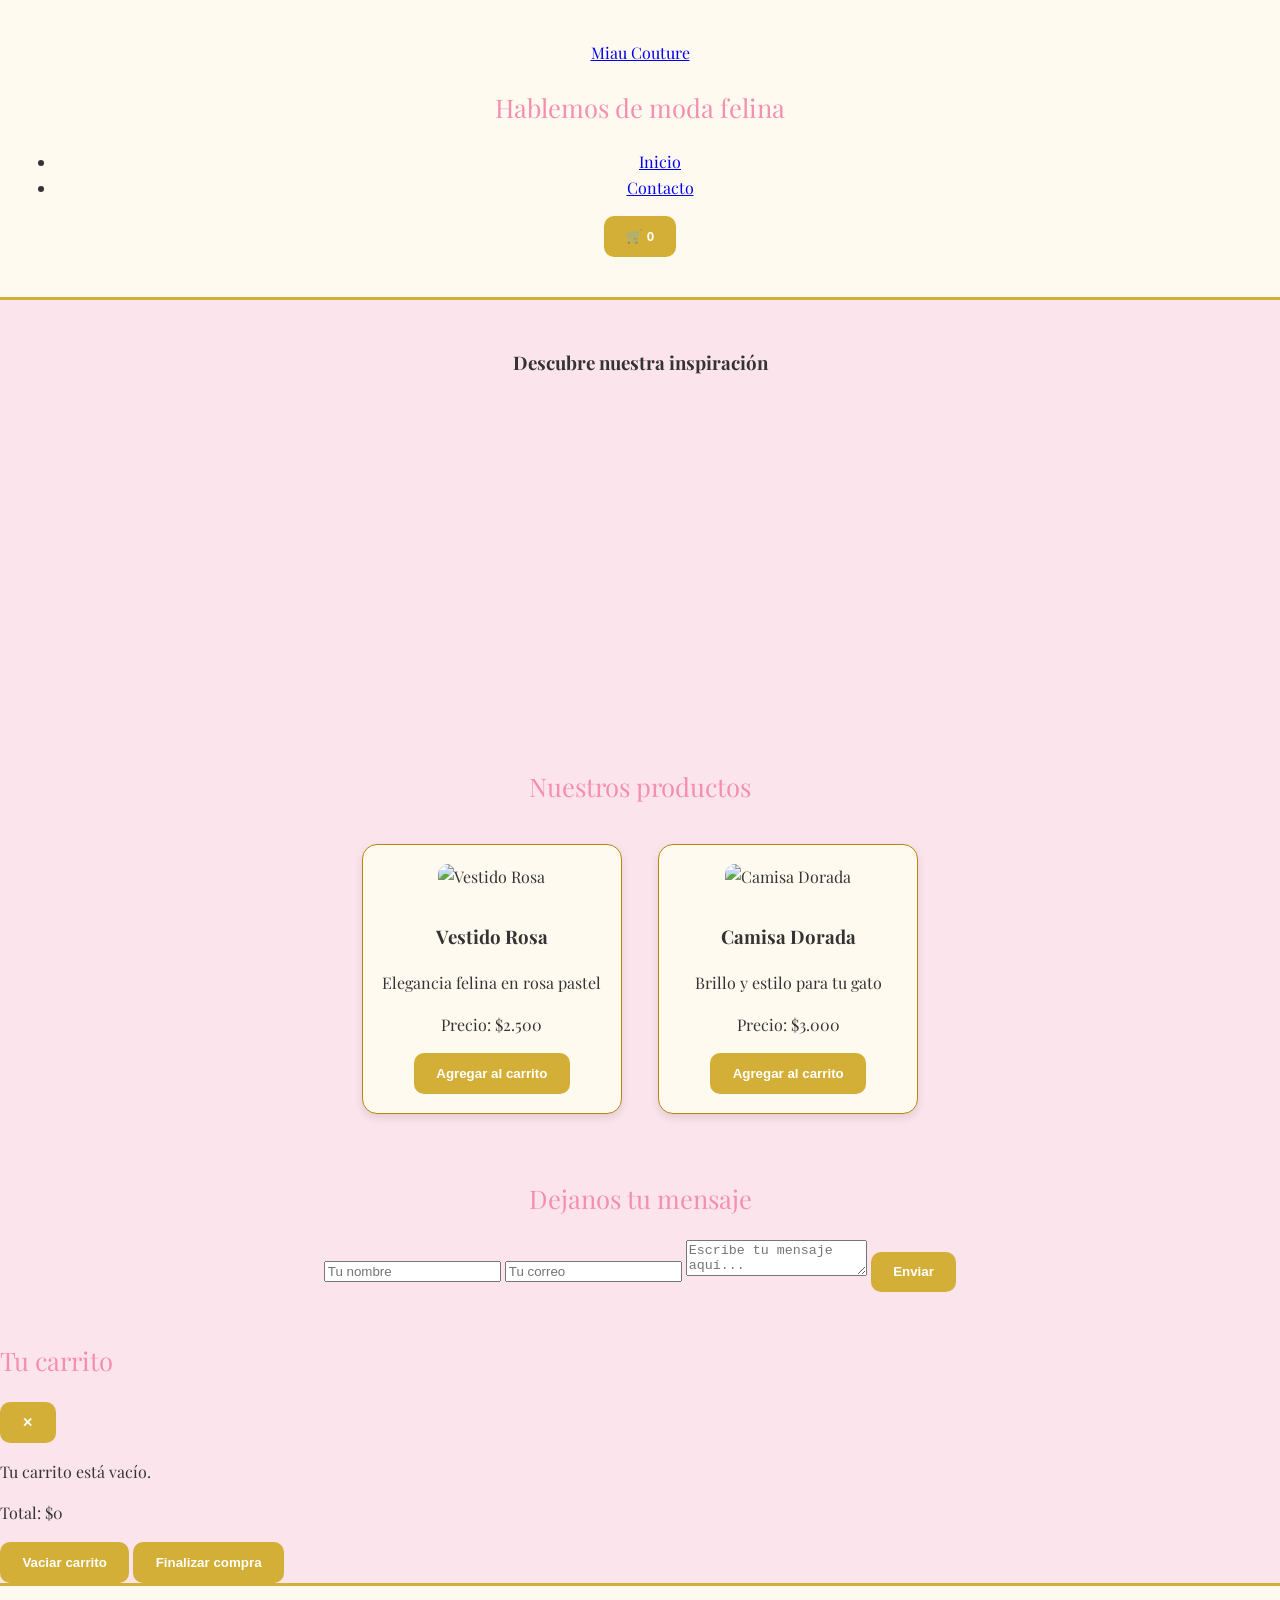
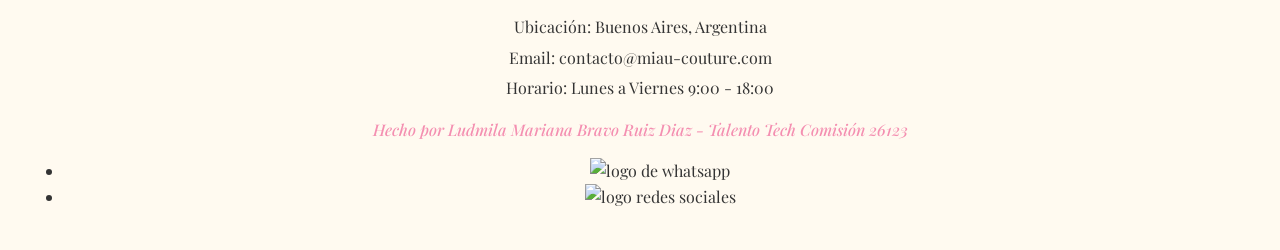
==== index.html @ 76ba20a5 "Agrego carrito de compras con fetch API y localStorage" ====
<!doctype html>
<html lang="es">
  <head>
    <meta charset="UTF-8" />
    <meta name="viewport" content="width=device-width, initial-scale=1.0" />

    <!-- SEO básico -->
    <meta name="description" content="Miau Couture: la tienda de moda felina más exclusiva de Buenos Aires. Ropa y accesorios para gatos, con catálogo online y carrito de compras." />
    <meta name="keywords" content="moda felina, ropa para gatos, accesorios para gatos, Miau Couture" />
    <meta name="author" content="Ludmila Mariana Bravo Ruiz Diaz" />

    <title>Miau Couture</title>
    <link href="https://fonts.googleapis.com/css2?family=Playfair+Display:wght@400;700&family=Poppins:wght@400;600&display=swap" rel="stylesheet" />
    <link rel="stylesheet" href="./css/styles.css" />
  </head>
  <body>
    <!-- Header -->
    <header>
      <div class="div-logo">
        <a class="logo" href="./index.html">Miau Couture</a>
      </div>
      <h2 class="subtitulo">Hablemos de moda felina</h2>
      <nav class="header-nav">
        <ul>
          <li><a href="./index.html">Inicio</a></li>
          <li><a href="./paginas/contacto.html">Contacto</a></li>
        </ul>
      </nav>
      <button id="btn-abrir-carrito" class="btn-carrito" aria-label="Abrir carrito de compras">
        🛒 <span id="carrito-contador">0</span>
      </button>
    </header>

    <!-- Main -->
    <main>
      <!-- Video -->
      <section class="video">
        <h3>Descubre nuestra inspiración</h3>
        <iframe width="560" height="315" src="https://www.youtube.com/embed/VIDEO_ID" title="Video de moda felina" frameborder="0" allowfullscreen></iframe>
      </section>

      <!-- Productos: las tarjetas se generan dinámicamente desde js/script.js (fetch a data/productos.json) -->
      <section class="productos">
        <h2 class="titulo-productos">Nuestros productos</h2>
        <div class="contenedor-tarjetas">
          <p class="cargando">Cargando productos...</p>
        </div>
      </section>

      <!-- Formulario de contacto -->
      <section class="contacto">
        <h2>Dejanos tu mensaje</h2>
        <form>
          <input type="text" placeholder="Tu nombre" required />
          <input type="email" placeholder="Tu correo" required />
          <textarea placeholder="Escribe tu mensaje aquí..." required></textarea>
          <button type="submit">Enviar</button>
        </form>
      </section>
    </main>

    <!-- Panel lateral del carrito -->
    <aside id="panel-carrito" class="panel-carrito" aria-label="Carrito de compras">
      <div class="panel-carrito-header">
        <h2>Tu carrito</h2>
        <button id="btn-cerrar-carrito" aria-label="Cerrar carrito">✕</button>
      </div>
      <div id="lista-carrito" class="lista-carrito"></div>
      <div class="panel-carrito-footer">
        <p>Total: <span id="carrito-total">$0</span></p>
        <button id="btn-vaciar-carrito" class="btn-secundario">Vaciar carrito</button>
        <button id="btn-finalizar-compra">Finalizar compra</button>
      </div>
    </aside>

    <!-- Footer -->
    <footer>
      <p>Ubicación: Buenos Aires, Argentina</p>
      <p>Email: contacto@miau-couture.com</p>
      <p>Horario: Lunes a Viernes 9:00 - 18:00</p>
      <p class="firma">Hecho por Ludmila Mariana Bravo Ruiz Diaz - Talento Tech Comisión 26123</p>
      <nav>
        <ul class="footer-list">
          <li><img src="./imagen/whatsapp.png" alt="logo de whatsapp" /></li>
          <li><img src="./imagen/social.png" alt="logo redes sociales" /></li>
        </ul>
      </nav>
    </footer>

    <script src="./js/script.js"></script>
  </body>
</html>
---- css/styles.css ----
/* /css/style.css */
body {
  font-family: "Playfair Display", serif;
  background-color: #fce4ec;
  color: #333;
  margin: 0;
  padding: 0;
  line-height: 1.6;
}

/* Encabezado */
header {
  text-align: center;
  padding: 2.5rem 1rem;
  background-color: #fffaf0;
  border-bottom: 3px solid #d4af37;
}

h1 {
  color: #d4af37;
  font-size: 3rem;
  margin-bottom: 0.5rem;
}

h2 {
  color: #f48fb1;
  font-size: 1.6rem;
  font-weight: 400;
}

/* Secciones principales */
.video, .productos, .contacto {
  text-align: center;
  margin: 3rem auto;
  max-width: 900px;
}

/* Tarjetas de productos */
.card {
  display: inline-block;
  background: #fffaf0;
  border: 1.5px solid #b8860b;
  border-radius: 15px;
  padding: 1.2rem;
  margin: 1rem;
  width: 220px;
  box-shadow: 0 4px 8px rgba(0,0,0,0.1);
  transition: transform 0.3s ease;
}

.card:hover {
  transform: translateY(-5px);
}

.card img {
  width: 100%;
  border-radius: 10px;
  margin-bottom: 0.8rem;
}

/* Botones */
button {
  background-color: #d4af37;
  color: #fff;
  border: none;
  padding: 0.8rem 1.4rem;
  border-radius: 10px;
  font-weight: bold;
  cursor: pointer;
  transition: background-color 0.3s ease;
}

button:hover {
  background-color: #b8860b;
}

/* Footer */
footer {
  background-color: #fffaf0;
  text-align: center;
  padding: 1.5rem;
  border-top: 3px solid #d4af37;
}

footer p {
  margin: 0.3rem 0;
}

.firma {
  margin-top: 1rem;
  font-style: italic;
  color: #f48fb1;
  font-weight: 500;
}

/* Responsive */
@media (max-width: 600px) {
  .card {
    width: 90%;
  }

  iframe {
    width: 100%;
    height: auto;
  }
}
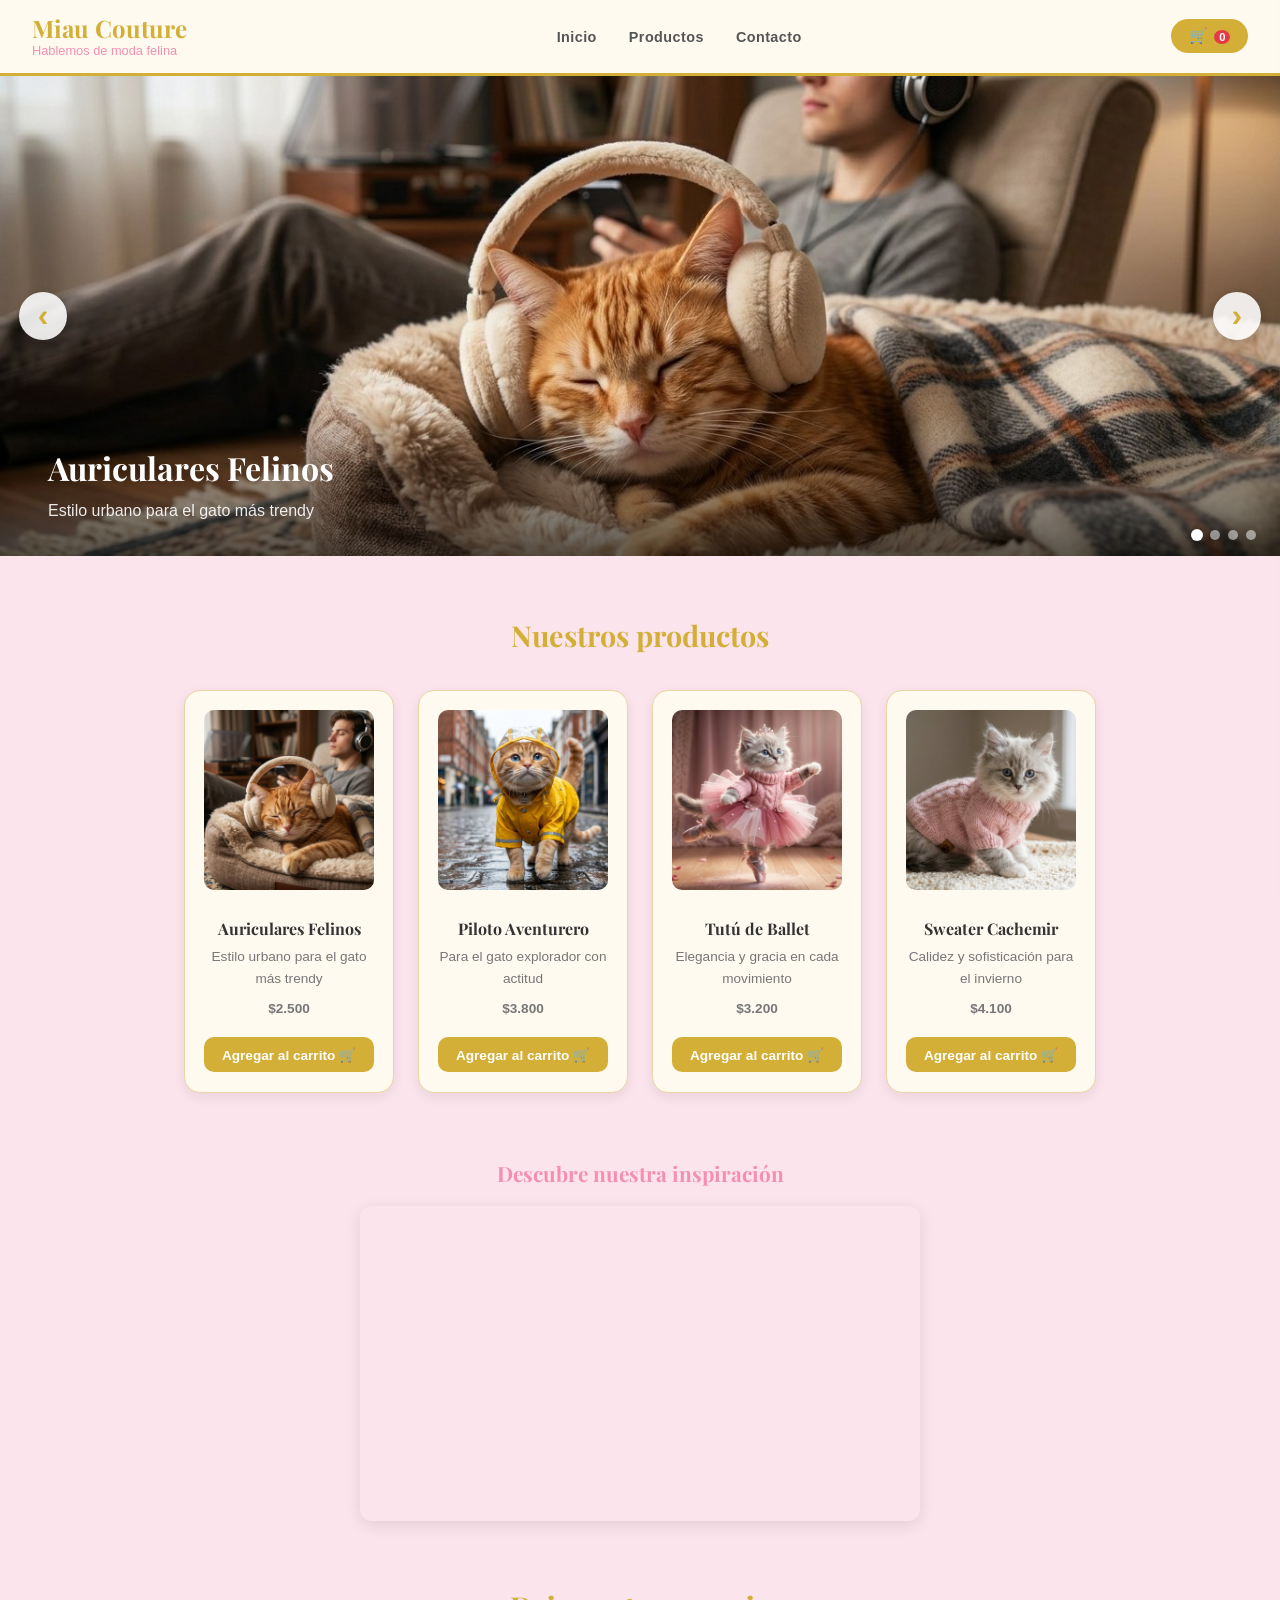
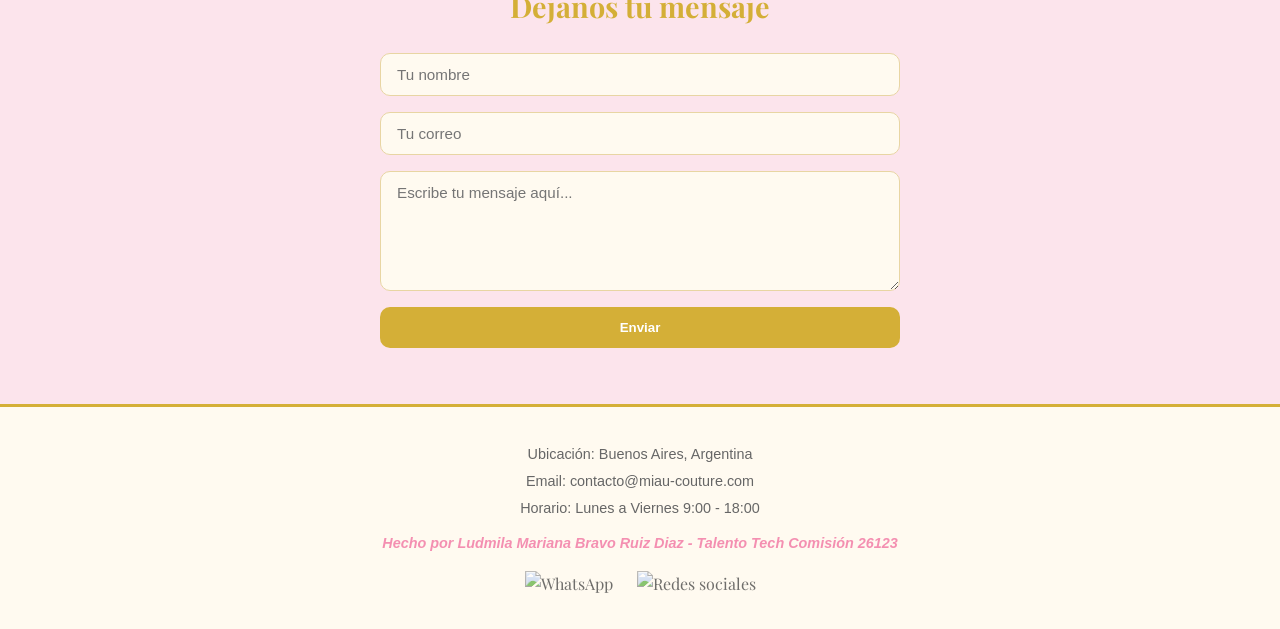
==== commit 0617ae3e: "Carrusel y mejoras UI" ====
--- a/index.html
+++ b/index.html
@@ -3,26 +3,25 @@
   <head>
     <meta charset="UTF-8" />
     <meta name="viewport" content="width=device-width, initial-scale=1.0" />
-
-    <!-- SEO básico -->
     <meta name="description" content="Miau Couture: la tienda de moda felina más exclusiva de Buenos Aires. Ropa y accesorios para gatos, con catálogo online y carrito de compras." />
     <meta name="keywords" content="moda felina, ropa para gatos, accesorios para gatos, Miau Couture" />
     <meta name="author" content="Ludmila Mariana Bravo Ruiz Diaz" />
-
     <title>Miau Couture</title>
     <link href="https://fonts.googleapis.com/css2?family=Playfair+Display:wght@400;700&family=Poppins:wght@400;600&display=swap" rel="stylesheet" />
     <link rel="stylesheet" href="./css/styles.css" />
   </head>
   <body>
+
     <!-- Header -->
     <header>
       <div class="div-logo">
         <a class="logo" href="./index.html">Miau Couture</a>
+        <span class="subtitulo">Hablemos de moda felina</span>
       </div>
-      <h2 class="subtitulo">Hablemos de moda felina</h2>
       <nav class="header-nav">
         <ul>
-          <li><a href="./index.html">Inicio</a></li>
+          <li><a href="#inicio">Inicio</a></li>
+          <li><a href="#productos">Productos</a></li>
           <li><a href="./paginas/contacto.html">Contacto</a></li>
         </ul>
       </nav>
@@ -32,31 +31,75 @@
     </header>
 
     <!-- Main -->
-    <main>
+    <main id="inicio">
+
+      <!-- Carrusel hero -->
+      <section class="carousel" aria-label="Galería de moda felina">
+        <div class="carousel-track">
+          <div class="carousel-slide">
+            <img src="./imagen/gato1-auriculares.png" alt="Auriculares Felinos" />
+            <div class="carousel-caption">
+              <h2>Auriculares Felinos</h2>
+              <p>Estilo urbano para el gato más trendy</p>
+            </div>
+          </div>
+          <div class="carousel-slide">
+            <img src="./imagen/gato2-piloto.png" alt="Piloto Aventurero" />
+            <div class="carousel-caption">
+              <h2>Piloto Aventurero</h2>
+              <p>Para el gato explorador con actitud</p>
+            </div>
+          </div>
+          <div class="carousel-slide">
+            <img src="./imagen/gato3-tutu.png" alt="Tutú de Ballet" />
+            <div class="carousel-caption">
+              <h2>Tutú de Ballet</h2>
+              <p>Elegancia y gracia en cada movimiento</p>
+            </div>
+          </div>
+          <div class="carousel-slide">
+            <img src="./imagen/gato4-sweater.png" alt="Sweater Cachemir" />
+            <div class="carousel-caption">
+              <h2>Sweater Cachemir</h2>
+              <p>Calidez y sofisticación para el invierno</p>
+            </div>
+          </div>
+        </div>
+        <button class="carousel-btn prev" aria-label="Anterior">&#8249;</button>
+        <button class="carousel-btn next" aria-label="Siguiente">&#8250;</button>
+        <div class="carousel-dots">
+          <span class="dot active" data-index="0"></span>
+          <span class="dot" data-index="1"></span>
+          <span class="dot" data-index="2"></span>
+          <span class="dot" data-index="3"></span>
+        </div>
+      </section>
+
+      <!-- Productos -->
+      <section class="productos" id="productos">
+        <h2 class="titulo-productos">Nuestros productos</h2>
+        <div class="contenedor-tarjetas">
+          <p class="cargando">Cargando productos...</p>
+        </div>
+      </section>
+
       <!-- Video -->
       <section class="video">
         <h3>Descubre nuestra inspiración</h3>
         <iframe width="560" height="315" src="https://www.youtube.com/embed/VIDEO_ID" title="Video de moda felina" frameborder="0" allowfullscreen></iframe>
       </section>
 
-      <!-- Productos: las tarjetas se generan dinámicamente desde js/script.js (fetch a data/productos.json) -->
-      <section class="productos">
-        <h2 class="titulo-productos">Nuestros productos</h2>
-        <div class="contenedor-tarjetas">
-          <p class="cargando">Cargando productos...</p>
-        </div>
-      </section>
-
       <!-- Formulario de contacto -->
-      <section class="contacto">
+      <section class="contacto" id="contacto">
         <h2>Dejanos tu mensaje</h2>
         <form>
-          <input type="text" placeholder="Tu nombre" required />
-          <input type="email" placeholder="Tu correo" required />
-          <textarea placeholder="Escribe tu mensaje aquí..." required></textarea>
+          <input type="text" name="nombre" placeholder="Tu nombre" required />
+          <input type="email" name="email" placeholder="Tu correo" required />
+          <textarea name="mensaje" placeholder="Escribe tu mensaje aquí..." required></textarea>
           <button type="submit">Enviar</button>
         </form>
       </section>
+
     </main>
 
     <!-- Panel lateral del carrito -->
@@ -81,8 +124,8 @@
       <p class="firma">Hecho por Ludmila Mariana Bravo Ruiz Diaz - Talento Tech Comisión 26123</p>
       <nav>
         <ul class="footer-list">
-          <li><img src="./imagen/whatsapp.png" alt="logo de whatsapp" /></li>
-          <li><img src="./imagen/social.png" alt="logo redes sociales" /></li>
+          <li><img src="./imagen/whatsapp.png" alt="WhatsApp" /></li>
+          <li><img src="./imagen/social.png" alt="Redes sociales" /></li>
         </ul>
       </nav>
     </footer>
--- a/css/styles.css
+++ b/css/styles.css
@@ -1,4 +1,14 @@
-/* /css/style.css */
+/* /css/styles.css — Miau Couture */
+
+/* ===== Reset & base ===== */
+*, *::before, *::after {
+  box-sizing: border-box;
+}
+
+html {
+  scroll-behavior: smooth;
+}
+
 body {
   font-family: "Playfair Display", serif;
   background-color: #fce4ec;
@@ -8,99 +18,709 @@
   line-height: 1.6;
 }
 
-/* Encabezado */
+/* ===== Header ===== */
 header {
-  text-align: center;
-  padding: 2.5rem 1rem;
   background-color: #fffaf0;
   border-bottom: 3px solid #d4af37;
-}
-
-h1 {
+  padding: 0.9rem 2rem;
+  display: flex;
+  align-items: center;
+  justify-content: space-between;
+  gap: 1rem;
+  position: sticky;
+  top: 0;
+  z-index: 100;
+}
+
+.div-logo {
+  display: flex;
+  flex-direction: column;
+  line-height: 1.2;
+}
+
+.logo {
+  font-family: "Playfair Display", serif;
+  font-size: 1.5rem;
+  font-weight: 700;
   color: #d4af37;
-  font-size: 3rem;
-  margin-bottom: 0.5rem;
+  text-decoration: none;
+  transition: color 0.2s;
+}
+
+.logo:hover {
+  color: #b8860b;
+}
+
+.subtitulo {
+  font-family: "Poppins", sans-serif;
+  font-size: 0.8rem;
+  color: #f48fb1;
+  font-weight: 400;
+  margin: 0;
+}
+
+/* ===== Nav ===== */
+.header-nav ul {
+  list-style: none;
+  display: flex;
+  align-items: center;
+  gap: 2rem;
+  margin: 0;
+  padding: 0;
+}
+
+.header-nav ul li a {
+  text-decoration: none;
+  color: #555;
+  font-family: "Poppins", sans-serif;
+  font-size: 0.9rem;
+  font-weight: 600;
+  transition: color 0.2s;
+  letter-spacing: 0.03em;
+}
+
+.header-nav ul li a:hover {
+  color: #d4af37;
+}
+
+/* ===== Botón carrito ===== */
+.btn-carrito {
+  background: #d4af37;
+  color: #fff;
+  border: none;
+  border-radius: 24px;
+  padding: 0.5rem 1.1rem;
+  font-family: "Poppins", sans-serif;
+  font-size: 0.95rem;
+  font-weight: 600;
+  cursor: pointer;
+  transition: background 0.2s;
+  white-space: nowrap;
+}
+
+.btn-carrito:hover {
+  background: #b8860b;
+}
+
+#carrito-contador {
+  display: inline-block;
+  background: #e63946;
+  color: #fff;
+  border-radius: 50%;
+  font-size: 0.7rem;
+  padding: 1px 5px;
+  margin-left: 2px;
+  font-weight: 700;
+  vertical-align: middle;
+}
+
+/* ===== Carrusel hero ===== */
+.carousel {
+  position: relative;
+  width: 100%;
+  overflow: hidden;
+  background: #111;
+}
+
+.carousel-track {
+  display: flex;
+  transition: transform 0.5s cubic-bezier(0.4, 0, 0.2, 1);
+}
+
+.carousel-slide {
+  min-width: 100%;
+  position: relative;
+  flex-shrink: 0;
+}
+
+.carousel-slide img {
+  width: 100%;
+  height: 480px;
+  object-fit: cover;
+  display: block;
+}
+
+.carousel-caption {
+  position: absolute;
+  bottom: 0;
+  left: 0;
+  right: 0;
+  background: linear-gradient(transparent, rgba(0, 0, 0, 0.6));
+  color: #fff;
+  padding: 2.5rem 3rem 2rem;
+  text-align: left;
+}
+
+.carousel-caption h2 {
+  font-family: "Playfair Display", serif;
+  font-size: 2rem;
+  font-weight: 700;
+  color: #fff;
+  margin: 0 0 0.3rem;
+}
+
+.carousel-caption p {
+  font-family: "Poppins", sans-serif;
+  font-size: 1rem;
+  margin: 0;
+  opacity: 0.9;
+}
+
+.carousel-btn {
+  position: absolute;
+  top: 50%;
+  transform: translateY(-50%);
+  background: rgba(255, 255, 255, 0.88);
+  color: #d4af37;
+  border: none;
+  border-radius: 50%;
+  width: 48px;
+  height: 48px;
+  font-size: 2rem;
+  line-height: 1;
+  cursor: pointer;
+  display: flex;
+  align-items: center;
+  justify-content: center;
+  z-index: 10;
+  transition: background 0.2s, transform 0.2s;
+  padding: 0 0 2px;
+  box-shadow: 0 2px 8px rgba(0,0,0,0.2);
+}
+
+.carousel-btn:hover {
+  background: #fff;
+  transform: translateY(-50%) scale(1.08);
+}
+
+.carousel-btn.prev { left: 1.2rem; }
+.carousel-btn.next { right: 1.2rem; }
+
+.carousel-dots {
+  position: absolute;
+  bottom: 1rem;
+  right: 1.5rem;
+  display: flex;
+  gap: 8px;
+}
+
+.dot {
+  width: 10px;
+  height: 10px;
+  border-radius: 50%;
+  background: rgba(255, 255, 255, 0.5);
+  cursor: pointer;
+  border: none;
+  transition: background 0.2s, transform 0.2s;
+}
+
+.dot.active {
+  background: #fff;
+  transform: scale(1.2);
+}
+
+/* ===== Secciones ===== */
+.productos, .video, .contacto {
+  text-align: center;
+  margin: 3.5rem auto;
+  max-width: 960px;
+  padding: 0 1.5rem;
 }
 
 h2 {
+  color: #d4af37;
+  font-size: 1.8rem;
+  font-weight: 700;
+  margin-bottom: 1.5rem;
+}
+
+h3 {
   color: #f48fb1;
-  font-size: 1.6rem;
-  font-weight: 400;
-}
-
-/* Secciones principales */
-.video, .productos, .contacto {
+  font-size: 1.3rem;
+  margin-bottom: 1rem;
+}
+
+/* ===== Tarjetas de productos ===== */
+.contenedor-tarjetas {
+  display: flex;
+  flex-wrap: wrap;
+  justify-content: center;
+  gap: 1.5rem;
+  padding: 0.5rem 0;
+}
+
+.card {
+  background: #fffaf0;
+  border: 1.5px solid #e8d5a3;
+  border-radius: 16px;
+  padding: 1.2rem;
+  width: 210px;
+  box-shadow: 0 4px 12px rgba(0,0,0,0.08);
+  transition: transform 0.25s ease, box-shadow 0.25s ease;
   text-align: center;
-  margin: 3rem auto;
-  max-width: 900px;
-}
-
-/* Tarjetas de productos */
-.card {
-  display: inline-block;
-  background: #fffaf0;
-  border: 1.5px solid #b8860b;
-  border-radius: 15px;
-  padding: 1.2rem;
-  margin: 1rem;
-  width: 220px;
-  box-shadow: 0 4px 8px rgba(0,0,0,0.1);
-  transition: transform 0.3s ease;
 }
 
 .card:hover {
-  transform: translateY(-5px);
+  transform: translateY(-6px);
+  box-shadow: 0 8px 20px rgba(0,0,0,0.13);
 }
 
 .card img {
   width: 100%;
+  height: 180px;
+  object-fit: cover;
   border-radius: 10px;
   margin-bottom: 0.8rem;
 }
 
-/* Botones */
-button {
+.card h3 {
+  font-size: 1rem;
+  color: #333;
+  margin: 0.4rem 0 0.3rem;
+}
+
+.card p {
+  font-family: "Poppins", sans-serif;
+  font-size: 0.85rem;
+  color: #777;
+  margin: 0 0 0.5rem;
+}
+
+/* ===== Formulario ===== */
+.contacto form {
+  display: flex;
+  flex-direction: column;
+  gap: 1rem;
+  max-width: 520px;
+  margin: 0 auto;
+  text-align: left;
+}
+
+.contacto form input,
+.contacto form textarea {
+  width: 100%;
+  padding: 0.75rem 1rem;
+  border: 1.5px solid #e8d5a3;
+  border-radius: 10px;
+  font-family: "Poppins", sans-serif;
+  font-size: 0.95rem;
+  background: #fffaf0;
+  outline: none;
+  transition: border-color 0.2s;
+}
+
+.contacto form input:focus,
+.contacto form textarea:focus {
+  border-color: #d4af37;
+}
+
+.contacto form textarea {
+  resize: vertical;
+  min-height: 120px;
+}
+
+/* ===== Formulario contacto.html ===== */
+.titulo-contacto {
+  text-align: center;
+  font-size: 2rem;
+  color: #d4af37;
+  margin-bottom: 0.5rem;
+}
+
+.form-contacto {
+  display: flex;
+  flex-direction: column;
+  gap: 1.2rem;
+  max-width: 520px;
+  margin: 1.5rem auto 0;
+  text-align: left;
+}
+
+.grupo-input {
+  display: flex;
+  flex-direction: column;
+  gap: 0.4rem;
+}
+
+.grupo-input label {
+  font-family: "Poppins", sans-serif;
+  font-size: 0.9rem;
+  font-weight: 600;
+  color: #555;
+}
+
+.form-contacto input,
+.form-contacto textarea {
+  width: 100%;
+  padding: 0.75rem 1rem;
+  border: 1.5px solid #e8d5a3;
+  border-radius: 10px;
+  font-family: "Poppins", sans-serif;
+  font-size: 0.95rem;
+  background: #fffaf0;
+  outline: none;
+  transition: border-color 0.2s;
+}
+
+.form-contacto input:focus,
+.form-contacto textarea:focus {
+  border-color: #d4af37;
+}
+
+/* ===== Utilidades ===== */
+.text-secondary { color: #d4af37; }
+.bg-secondary   { background-color: #d4af37 !important; color: #fff !important; }
+.text-dark      { color: #333; }
+
+/* ===== Botones ===== */
+button,
+.btn {
   background-color: #d4af37;
   color: #fff;
   border: none;
   padding: 0.8rem 1.4rem;
   border-radius: 10px;
-  font-weight: bold;
+  font-family: "Poppins", sans-serif;
+  font-weight: 600;
   cursor: pointer;
-  transition: background-color 0.3s ease;
-}
-
-button:hover {
+  transition: background-color 0.2s;
+}
+
+button:hover,
+.btn:hover {
   background-color: #b8860b;
 }
 
-/* Footer */
+.btn-agregar {
+  width: 100%;
+  margin-top: 0.6rem;
+  padding: 0.6rem 1rem;
+  font-size: 0.85rem;
+}
+
+/* ===== Panel carrito ===== */
+.panel-carrito {
+  position: fixed;
+  top: 0;
+  right: -380px;
+  width: 360px;
+  max-width: 92vw;
+  height: 100%;
+  background: #fff;
+  box-shadow: -4px 0 20px rgba(0, 0, 0, 0.15);
+  display: flex;
+  flex-direction: column;
+  padding: 1.5rem;
+  transition: right 0.3s ease;
+  z-index: 1000;
+}
+
+.panel-carrito.abierto {
+  right: 0;
+}
+
+.panel-carrito-header {
+  display: flex;
+  justify-content: space-between;
+  align-items: center;
+  margin-bottom: 1rem;
+  padding-bottom: 0.75rem;
+  border-bottom: 1px solid #f0e6cc;
+}
+
+.panel-carrito-header h2 {
+  font-size: 1.2rem;
+  margin: 0;
+}
+
+.panel-carrito-header button {
+  background: transparent;
+  color: #999;
+  font-size: 1.1rem;
+  padding: 0.25rem 0.5rem;
+  border-radius: 6px;
+}
+
+.panel-carrito-header button:hover {
+  background: #f5f5f5;
+  color: #333;
+}
+
+.lista-carrito {
+  flex: 1;
+  overflow-y: auto;
+}
+
+.item-carrito {
+  display: flex;
+  gap: 10px;
+  align-items: flex-start;
+  border-bottom: 1px solid #f5f5f5;
+  padding: 12px 0;
+}
+
+.item-carrito img {
+  width: 60px;
+  height: 60px;
+  object-fit: cover;
+  border-radius: 8px;
+  flex-shrink: 0;
+}
+
+.item-info {
+  flex: 1;
+}
+
+.item-info h4 {
+  font-size: 0.9rem;
+  margin: 0 0 2px;
+  color: #333;
+}
+
+.item-info p {
+  font-size: 0.8rem;
+  color: #999;
+  margin: 0;
+  font-family: "Poppins", sans-serif;
+}
+
+.item-cantidad {
+  display: flex;
+  align-items: center;
+  gap: 8px;
+  margin-top: 6px;
+}
+
+.item-cantidad button {
+  background: #f5f5f5;
+  color: #333;
+  width: 26px;
+  height: 26px;
+  border-radius: 50%;
+  padding: 0;
+  font-size: 1rem;
+  line-height: 1;
+  display: flex;
+  align-items: center;
+  justify-content: center;
+}
+
+.item-cantidad button:hover {
+  background: #e8d5a3;
+}
+
+.item-cantidad span {
+  font-family: "Poppins", sans-serif;
+  font-weight: 600;
+  font-size: 0.9rem;
+}
+
+.item-subtotal {
+  display: flex;
+  flex-direction: column;
+  align-items: flex-end;
+  gap: 4px;
+  flex-shrink: 0;
+}
+
+.item-subtotal p {
+  font-family: "Poppins", sans-serif;
+  font-weight: 600;
+  font-size: 0.9rem;
+  margin: 0;
+  color: #d4af37;
+}
+
+.item-subtotal button {
+  background: transparent;
+  color: #ccc;
+  padding: 0;
+  font-size: 1rem;
+}
+
+.item-subtotal button:hover {
+  color: #e63946;
+  background: transparent;
+}
+
+.carrito-vacio {
+  text-align: center;
+  color: #aaa;
+  margin-top: 3rem;
+  font-family: "Poppins", sans-serif;
+  font-size: 0.9rem;
+}
+
+.panel-carrito-footer {
+  border-top: 1px solid #f0e6cc;
+  padding-top: 1rem;
+  margin-top: 0.5rem;
+}
+
+.panel-carrito-footer > p {
+  font-family: "Poppins", sans-serif;
+  font-weight: 700;
+  font-size: 1.1rem;
+  margin: 0 0 0.75rem;
+}
+
+.panel-carrito-footer button {
+  width: 100%;
+  margin-bottom: 0.5rem;
+  padding: 0.75rem;
+}
+
+.btn-secundario {
+  background: #f5f5f5;
+  color: #555;
+}
+
+.btn-secundario:hover {
+  background: #e8d5a3;
+  color: #333;
+}
+
+/* ===== Toast ===== */
+#toast-mensaje {
+  position: fixed;
+  bottom: -70px;
+  left: 50%;
+  transform: translateX(-50%);
+  background: #333;
+  color: #fff;
+  padding: 0.8rem 1.5rem;
+  border-radius: 10px;
+  font-family: "Poppins", sans-serif;
+  font-size: 0.9rem;
+  transition: bottom 0.3s ease;
+  z-index: 2000;
+  white-space: nowrap;
+}
+
+#toast-mensaje.visible {
+  bottom: 1.5rem;
+}
+
+/* ===== Estados ===== */
+.error-carga,
+.cargando {
+  text-align: center;
+  width: 100%;
+  padding: 2rem;
+  color: #aaa;
+  font-family: "Poppins", sans-serif;
+}
+
+/* ===== Video ===== */
+.video iframe {
+  border-radius: 12px;
+  box-shadow: 0 4px 16px rgba(0,0,0,0.1);
+}
+
+/* ===== Footer ===== */
 footer {
   background-color: #fffaf0;
   text-align: center;
-  padding: 1.5rem;
+  padding: 2rem 1rem;
   border-top: 3px solid #d4af37;
+  margin-top: 3rem;
 }
 
 footer p {
-  margin: 0.3rem 0;
+  font-family: "Poppins", sans-serif;
+  font-size: 0.9rem;
+  margin: 0.25rem 0;
+  color: #666;
 }
 
 .firma {
-  margin-top: 1rem;
+  margin-top: 0.75rem;
   font-style: italic;
   color: #f48fb1;
-  font-weight: 500;
-}
-
-/* Responsive */
-@media (max-width: 600px) {
+  font-weight: 600;
+}
+
+.footer-list {
+  list-style: none;
+  display: flex;
+  justify-content: center;
+  align-items: center;
+  gap: 1.5rem;
+  padding: 0;
+  margin: 1rem 0 0;
+}
+
+.footer-list li a {
+  text-decoration: none;
+  color: #777;
+  font-family: "Poppins", sans-serif;
+  font-size: 0.85rem;
+  font-weight: 600;
+  transition: color 0.2s;
+}
+
+.footer-list li a:hover {
+  color: #d4af37;
+}
+
+.footer-list li img {
+  height: 28px;
+  width: auto;
+  opacity: 0.7;
+  transition: opacity 0.2s;
+}
+
+.footer-list li img:hover {
+  opacity: 1;
+}
+
+/* ===== Responsive ===== */
+@media (max-width: 768px) {
+  header {
+    flex-wrap: wrap;
+    padding: 0.8rem 1rem;
+  }
+
+  .header-nav ul {
+    gap: 1rem;
+    font-size: 0.85rem;
+  }
+
+  .carousel-slide img {
+    height: 260px;
+  }
+
+  .carousel-caption h2 {
+    font-size: 1.3rem;
+  }
+
+  .carousel-caption {
+    padding: 1.5rem 1.2rem 1rem;
+  }
+
+  .card {
+    width: 44%;
+    min-width: 150px;
+  }
+
+  .video iframe {
+    width: 100%;
+    height: auto;
+    aspect-ratio: 16/9;
+  }
+}
+
+@media (max-width: 480px) {
+  header {
+    gap: 0.5rem;
+  }
+
+  .header-nav ul {
+    gap: 0.75rem;
+  }
+
   .card {
     width: 90%;
-  }
-
-  iframe {
-    width: 100%;
-    height: auto;
-  }
-}
+    max-width: 280px;
+  }
+}
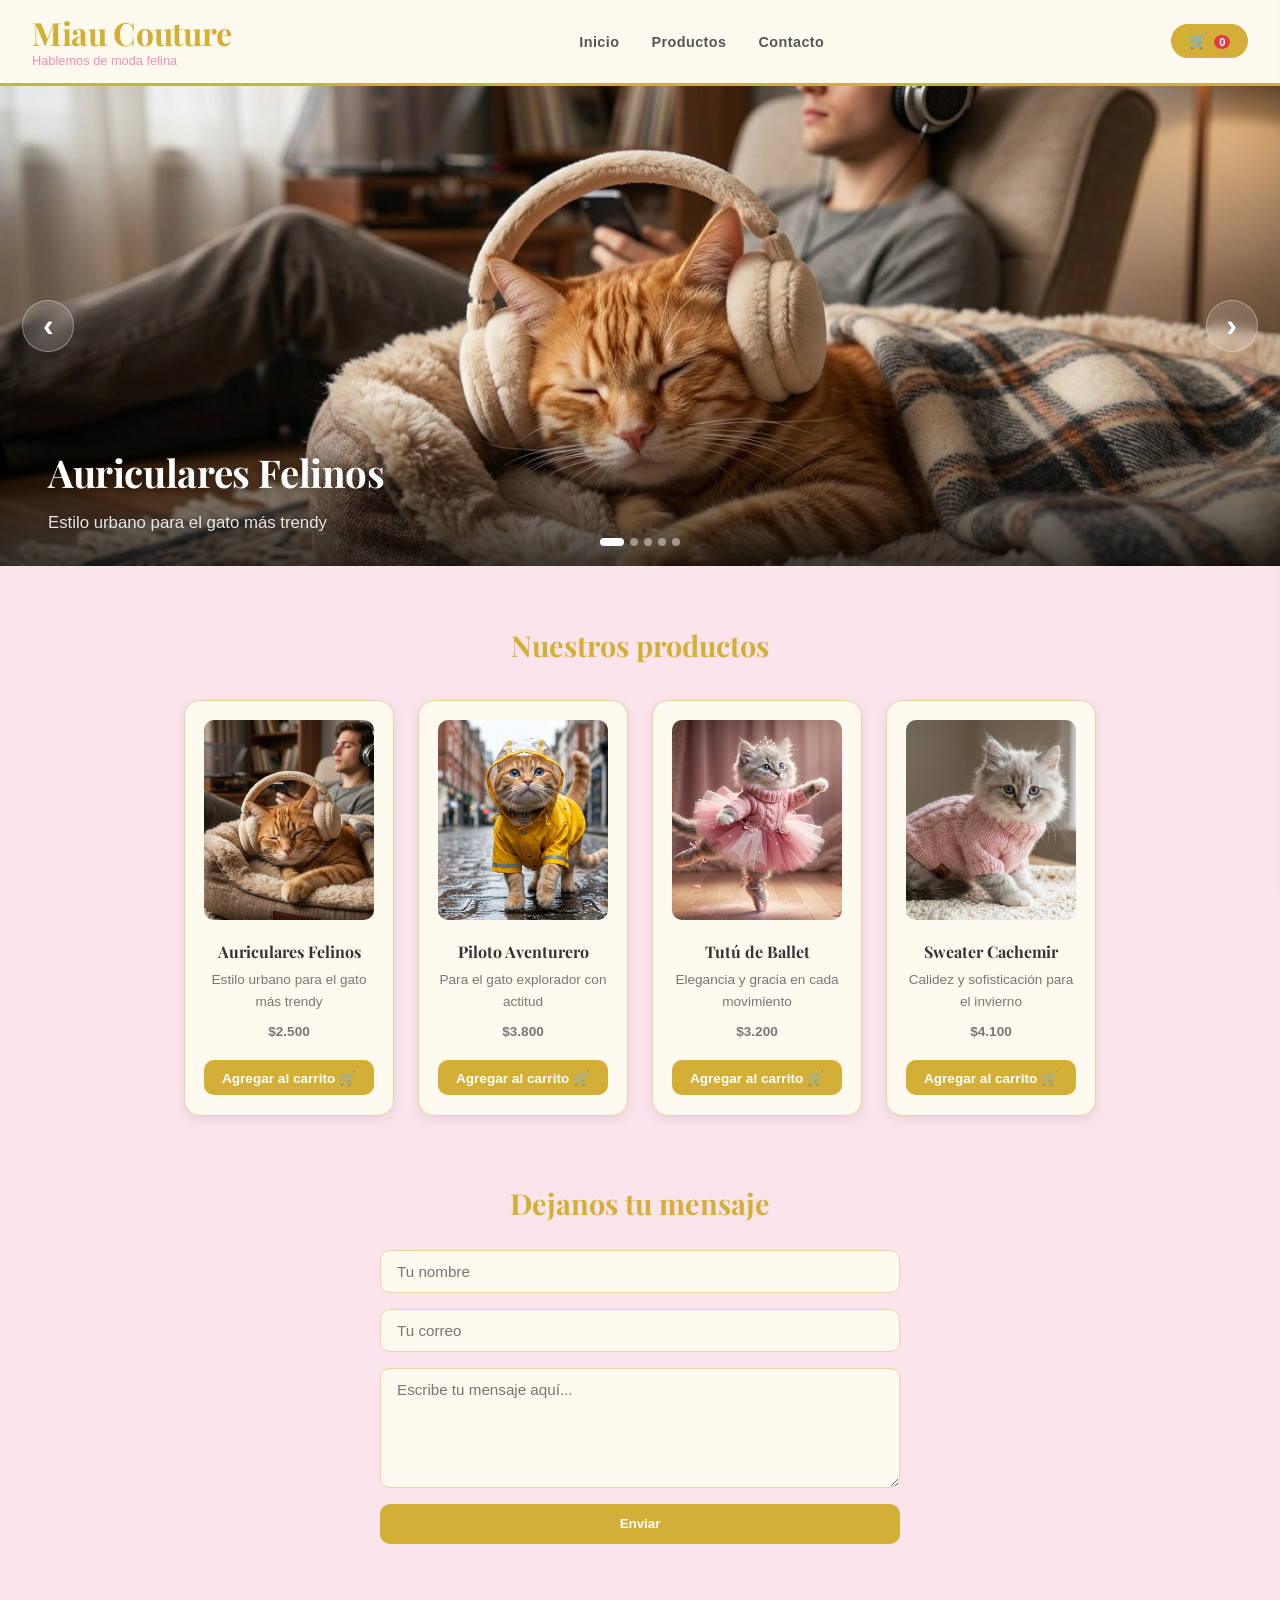
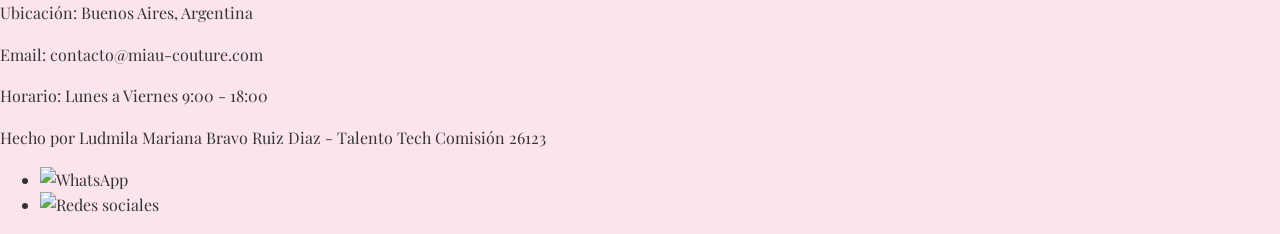
==== commit 453f0078: "Logo grande, video en carrusel, estilo mejorado" ====
--- a/index.html
+++ b/index.html
@@ -64,6 +64,22 @@
               <p>Calidez y sofisticación para el invierno</p>
             </div>
           </div>
+          <!-- Slide de video — reemplazá VIDEO_ID con el ID de tu video de YouTube -->
+          <div class="carousel-slide carousel-slide--video">
+            <div class="video-slide-bg">
+              <iframe
+                id="carousel-yt"
+                src="https://www.youtube.com/embed/VIDEO_ID?enablejsapi=1&rel=0&modestbranding=1"
+                title="Miau Couture — Nuestra inspiración"
+                frameborder="0"
+                allowfullscreen
+              ></iframe>
+            </div>
+            <div class="carousel-caption">
+              <h2>Nuestra inspiración</h2>
+              <p>Descubrí el mundo de la moda felina</p>
+            </div>
+          </div>
         </div>
         <button class="carousel-btn prev" aria-label="Anterior">&#8249;</button>
         <button class="carousel-btn next" aria-label="Siguiente">&#8250;</button>
@@ -72,6 +88,7 @@
           <span class="dot" data-index="1"></span>
           <span class="dot" data-index="2"></span>
           <span class="dot" data-index="3"></span>
+          <span class="dot" data-index="4"></span>
         </div>
       </section>
 
@@ -81,12 +98,6 @@
         <div class="contenedor-tarjetas">
           <p class="cargando">Cargando productos...</p>
         </div>
-      </section>
-
-      <!-- Video -->
-      <section class="video">
-        <h3>Descubre nuestra inspiración</h3>
-        <iframe width="560" height="315" src="https://www.youtube.com/embed/VIDEO_ID" title="Video de moda felina" frameborder="0" allowfullscreen></iframe>
       </section>
 
       <!-- Formulario de contacto -->
--- a/css/styles.css
+++ b/css/styles.css
@@ -16,6 +16,7 @@
   margin: 0;
   padding: 0;
   line-height: 1.6;
+  overflow-x: hidden;
 }
 
 /* ===== Header ===== */
@@ -40,11 +41,12 @@
 
 .logo {
   font-family: "Playfair Display", serif;
-  font-size: 1.5rem;
+  font-size: 2rem;
   font-weight: 700;
   color: #d4af37;
   text-decoration: none;
   transition: color 0.2s;
+  letter-spacing: -0.01em;
 }
 
 .logo:hover {
@@ -117,26 +119,32 @@
 /* ===== Carrusel hero ===== */
 .carousel {
   position: relative;
-  width: 100%;
+  width: 100vw;
+  left: 50%;
+  transform: translateX(-50%);
   overflow: hidden;
   background: #111;
 }
 
 .carousel-track {
   display: flex;
+  width: 100%;
   transition: transform 0.5s cubic-bezier(0.4, 0, 0.2, 1);
 }
 
 .carousel-slide {
   min-width: 100%;
+  width: 100%;
   position: relative;
   flex-shrink: 0;
+  overflow: hidden;
 }
 
 .carousel-slide img {
   width: 100%;
   height: 480px;
   object-fit: cover;
+  object-position: center;
   display: block;
 }
 
@@ -145,37 +153,62 @@
   bottom: 0;
   left: 0;
   right: 0;
-  background: linear-gradient(transparent, rgba(0, 0, 0, 0.6));
-  color: #fff;
-  padding: 2.5rem 3rem 2rem;
+  padding: 3rem 3rem 1.8rem;
   text-align: left;
+  background: linear-gradient(to top, rgba(0,0,0,0.72) 0%, rgba(0,0,0,0.2) 70%, transparent 100%);
 }
 
 .carousel-caption h2 {
   font-family: "Playfair Display", serif;
-  font-size: 2rem;
+  font-size: 2.4rem;
   font-weight: 700;
   color: #fff;
-  margin: 0 0 0.3rem;
+  margin: 0 0 0.4rem;
+  text-shadow: 0 2px 8px rgba(0,0,0,0.4);
+  letter-spacing: -0.01em;
 }
 
 .carousel-caption p {
   font-family: "Poppins", sans-serif;
-  font-size: 1rem;
+  font-size: 1.05rem;
   margin: 0;
-  opacity: 0.9;
-}
-
+  color: rgba(255,255,255,0.88);
+  text-shadow: 0 1px 4px rgba(0,0,0,0.4);
+}
+
+/* Slide de video */
+.carousel-slide--video .video-slide-bg {
+  width: 100%;
+  height: 480px;
+  background: #0a0a0a;
+  display: flex;
+  align-items: center;
+  justify-content: center;
+}
+
+.carousel-slide--video iframe {
+  width: 100%;
+  height: 100%;
+  border: none;
+}
+
+.carousel-slide--video .carousel-caption {
+  background: linear-gradient(to top, rgba(0,0,0,0.8) 0%, transparent 60%);
+}
+
+/* Flechas */
 .carousel-btn {
   position: absolute;
   top: 50%;
   transform: translateY(-50%);
-  background: rgba(255, 255, 255, 0.88);
-  color: #d4af37;
-  border: none;
+  background: rgba(255, 255, 255, 0.15);
+  backdrop-filter: blur(6px);
+  -webkit-backdrop-filter: blur(6px);
+  color: #fff;
+  border: 1.5px solid rgba(255,255,255,0.35);
   border-radius: 50%;
-  width: 48px;
-  height: 48px;
+  width: 52px;
+  height: 52px;
   font-size: 2rem;
   line-height: 1;
   cursor: pointer;
@@ -185,38 +218,42 @@
   z-index: 10;
   transition: background 0.2s, transform 0.2s;
   padding: 0 0 2px;
-  box-shadow: 0 2px 8px rgba(0,0,0,0.2);
 }
 
 .carousel-btn:hover {
-  background: #fff;
-  transform: translateY(-50%) scale(1.08);
-}
-
-.carousel-btn.prev { left: 1.2rem; }
-.carousel-btn.next { right: 1.2rem; }
-
+  background: rgba(255,255,255,0.3);
+  transform: translateY(-50%) scale(1.1);
+}
+
+.carousel-btn.prev { left: 1.4rem; }
+.carousel-btn.next { right: 1.4rem; }
+
+/* Dots */
 .carousel-dots {
   position: absolute;
-  bottom: 1rem;
-  right: 1.5rem;
-  display: flex;
-  gap: 8px;
+  bottom: 1.2rem;
+  left: 50%;
+  transform: translateX(-50%);
+  display: flex;
+  gap: 6px;
+  align-items: center;
 }
 
 .dot {
-  width: 10px;
-  height: 10px;
+  width: 8px;
+  height: 8px;
   border-radius: 50%;
-  background: rgba(255, 255, 255, 0.5);
+  background: rgba(255, 255, 255, 0.45);
   cursor: pointer;
   border: none;
-  transition: background 0.2s, transform 0.2s;
+  padding: 0;
+  transition: background 0.25s, width 0.25s, border-radius 0.25s;
 }
 
 .dot.active {
   background: #fff;
-  transform: scale(1.2);
+  width: 24px;
+  border-radius: 4px;
 }
 
 /* ===== Secciones ===== */
@@ -242,9 +279,8 @@
 
 /* ===== Tarjetas de productos ===== */
 .contenedor-tarjetas {
-  display: flex;
-  flex-wrap: wrap;
-  justify-content: center;
+  display: grid;
+  grid-template-columns: repeat(auto-fill, minmax(200px, 1fr));
   gap: 1.5rem;
   padding: 0.5rem 0;
 }
@@ -254,10 +290,11 @@
   border: 1.5px solid #e8d5a3;
   border-radius: 16px;
   padding: 1.2rem;
-  width: 210px;
   box-shadow: 0 4px 12px rgba(0,0,0,0.08);
   transition: transform 0.25s ease, box-shadow 0.25s ease;
   text-align: center;
+  display: flex;
+  flex-direction: column;
 }
 
 .card:hover {
@@ -267,7 +304,7 @@
 
 .card img {
   width: 100%;
-  height: 180px;
+  height: 200px;
   object-fit: cover;
   border-radius: 10px;
   margin-bottom: 0.8rem;
@@ -284,6 +321,7 @@
   font-size: 0.85rem;
   color: #777;
   margin: 0 0 0.5rem;
+  flex: 1;
 }
 
 /* ===== Formulario ===== */
@@ -428,299 +466,3 @@
   border-bottom: 1px solid #f0e6cc;
 }
 
-.panel-carrito-header h2 {
-  font-size: 1.2rem;
-  margin: 0;
-}
-
-.panel-carrito-header button {
-  background: transparent;
-  color: #999;
-  font-size: 1.1rem;
-  padding: 0.25rem 0.5rem;
-  border-radius: 6px;
-}
-
-.panel-carrito-header button:hover {
-  background: #f5f5f5;
-  color: #333;
-}
-
-.lista-carrito {
-  flex: 1;
-  overflow-y: auto;
-}
-
-.item-carrito {
-  display: flex;
-  gap: 10px;
-  align-items: flex-start;
-  border-bottom: 1px solid #f5f5f5;
-  padding: 12px 0;
-}
-
-.item-carrito img {
-  width: 60px;
-  height: 60px;
-  object-fit: cover;
-  border-radius: 8px;
-  flex-shrink: 0;
-}
-
-.item-info {
-  flex: 1;
-}
-
-.item-info h4 {
-  font-size: 0.9rem;
-  margin: 0 0 2px;
-  color: #333;
-}
-
-.item-info p {
-  font-size: 0.8rem;
-  color: #999;
-  margin: 0;
-  font-family: "Poppins", sans-serif;
-}
-
-.item-cantidad {
-  display: flex;
-  align-items: center;
-  gap: 8px;
-  margin-top: 6px;
-}
-
-.item-cantidad button {
-  background: #f5f5f5;
-  color: #333;
-  width: 26px;
-  height: 26px;
-  border-radius: 50%;
-  padding: 0;
-  font-size: 1rem;
-  line-height: 1;
-  display: flex;
-  align-items: center;
-  justify-content: center;
-}
-
-.item-cantidad button:hover {
-  background: #e8d5a3;
-}
-
-.item-cantidad span {
-  font-family: "Poppins", sans-serif;
-  font-weight: 600;
-  font-size: 0.9rem;
-}
-
-.item-subtotal {
-  display: flex;
-  flex-direction: column;
-  align-items: flex-end;
-  gap: 4px;
-  flex-shrink: 0;
-}
-
-.item-subtotal p {
-  font-family: "Poppins", sans-serif;
-  font-weight: 600;
-  font-size: 0.9rem;
-  margin: 0;
-  color: #d4af37;
-}
-
-.item-subtotal button {
-  background: transparent;
-  color: #ccc;
-  padding: 0;
-  font-size: 1rem;
-}
-
-.item-subtotal button:hover {
-  color: #e63946;
-  background: transparent;
-}
-
-.carrito-vacio {
-  text-align: center;
-  color: #aaa;
-  margin-top: 3rem;
-  font-family: "Poppins", sans-serif;
-  font-size: 0.9rem;
-}
-
-.panel-carrito-footer {
-  border-top: 1px solid #f0e6cc;
-  padding-top: 1rem;
-  margin-top: 0.5rem;
-}
-
-.panel-carrito-footer > p {
-  font-family: "Poppins", sans-serif;
-  font-weight: 700;
-  font-size: 1.1rem;
-  margin: 0 0 0.75rem;
-}
-
-.panel-carrito-footer button {
-  width: 100%;
-  margin-bottom: 0.5rem;
-  padding: 0.75rem;
-}
-
-.btn-secundario {
-  background: #f5f5f5;
-  color: #555;
-}
-
-.btn-secundario:hover {
-  background: #e8d5a3;
-  color: #333;
-}
-
-/* ===== Toast ===== */
-#toast-mensaje {
-  position: fixed;
-  bottom: -70px;
-  left: 50%;
-  transform: translateX(-50%);
-  background: #333;
-  color: #fff;
-  padding: 0.8rem 1.5rem;
-  border-radius: 10px;
-  font-family: "Poppins", sans-serif;
-  font-size: 0.9rem;
-  transition: bottom 0.3s ease;
-  z-index: 2000;
-  white-space: nowrap;
-}
-
-#toast-mensaje.visible {
-  bottom: 1.5rem;
-}
-
-/* ===== Estados ===== */
-.error-carga,
-.cargando {
-  text-align: center;
-  width: 100%;
-  padding: 2rem;
-  color: #aaa;
-  font-family: "Poppins", sans-serif;
-}
-
-/* ===== Video ===== */
-.video iframe {
-  border-radius: 12px;
-  box-shadow: 0 4px 16px rgba(0,0,0,0.1);
-}
-
-/* ===== Footer ===== */
-footer {
-  background-color: #fffaf0;
-  text-align: center;
-  padding: 2rem 1rem;
-  border-top: 3px solid #d4af37;
-  margin-top: 3rem;
-}
-
-footer p {
-  font-family: "Poppins", sans-serif;
-  font-size: 0.9rem;
-  margin: 0.25rem 0;
-  color: #666;
-}
-
-.firma {
-  margin-top: 0.75rem;
-  font-style: italic;
-  color: #f48fb1;
-  font-weight: 600;
-}
-
-.footer-list {
-  list-style: none;
-  display: flex;
-  justify-content: center;
-  align-items: center;
-  gap: 1.5rem;
-  padding: 0;
-  margin: 1rem 0 0;
-}
-
-.footer-list li a {
-  text-decoration: none;
-  color: #777;
-  font-family: "Poppins", sans-serif;
-  font-size: 0.85rem;
-  font-weight: 600;
-  transition: color 0.2s;
-}
-
-.footer-list li a:hover {
-  color: #d4af37;
-}
-
-.footer-list li img {
-  height: 28px;
-  width: auto;
-  opacity: 0.7;
-  transition: opacity 0.2s;
-}
-
-.footer-list li img:hover {
-  opacity: 1;
-}
-
-/* ===== Responsive ===== */
-@media (max-width: 768px) {
-  header {
-    flex-wrap: wrap;
-    padding: 0.8rem 1rem;
-  }
-
-  .header-nav ul {
-    gap: 1rem;
-    font-size: 0.85rem;
-  }
-
-  .carousel-slide img {
-    height: 260px;
-  }
-
-  .carousel-caption h2 {
-    font-size: 1.3rem;
-  }
-
-  .carousel-caption {
-    padding: 1.5rem 1.2rem 1rem;
-  }
-
-  .card {
-    width: 44%;
-    min-width: 150px;
-  }
-
-  .video iframe {
-    width: 100%;
-    height: auto;
-    aspect-ratio: 16/9;
-  }
-}
-
-@media (max-width: 480px) {
-  header {
-    gap: 0.5rem;
-  }
-
-  .header-nav ul {
-    gap: 0.75rem;
-  }
-
-  .card {
-    width: 90%;
-    max-width: 280px;
-  }
-}
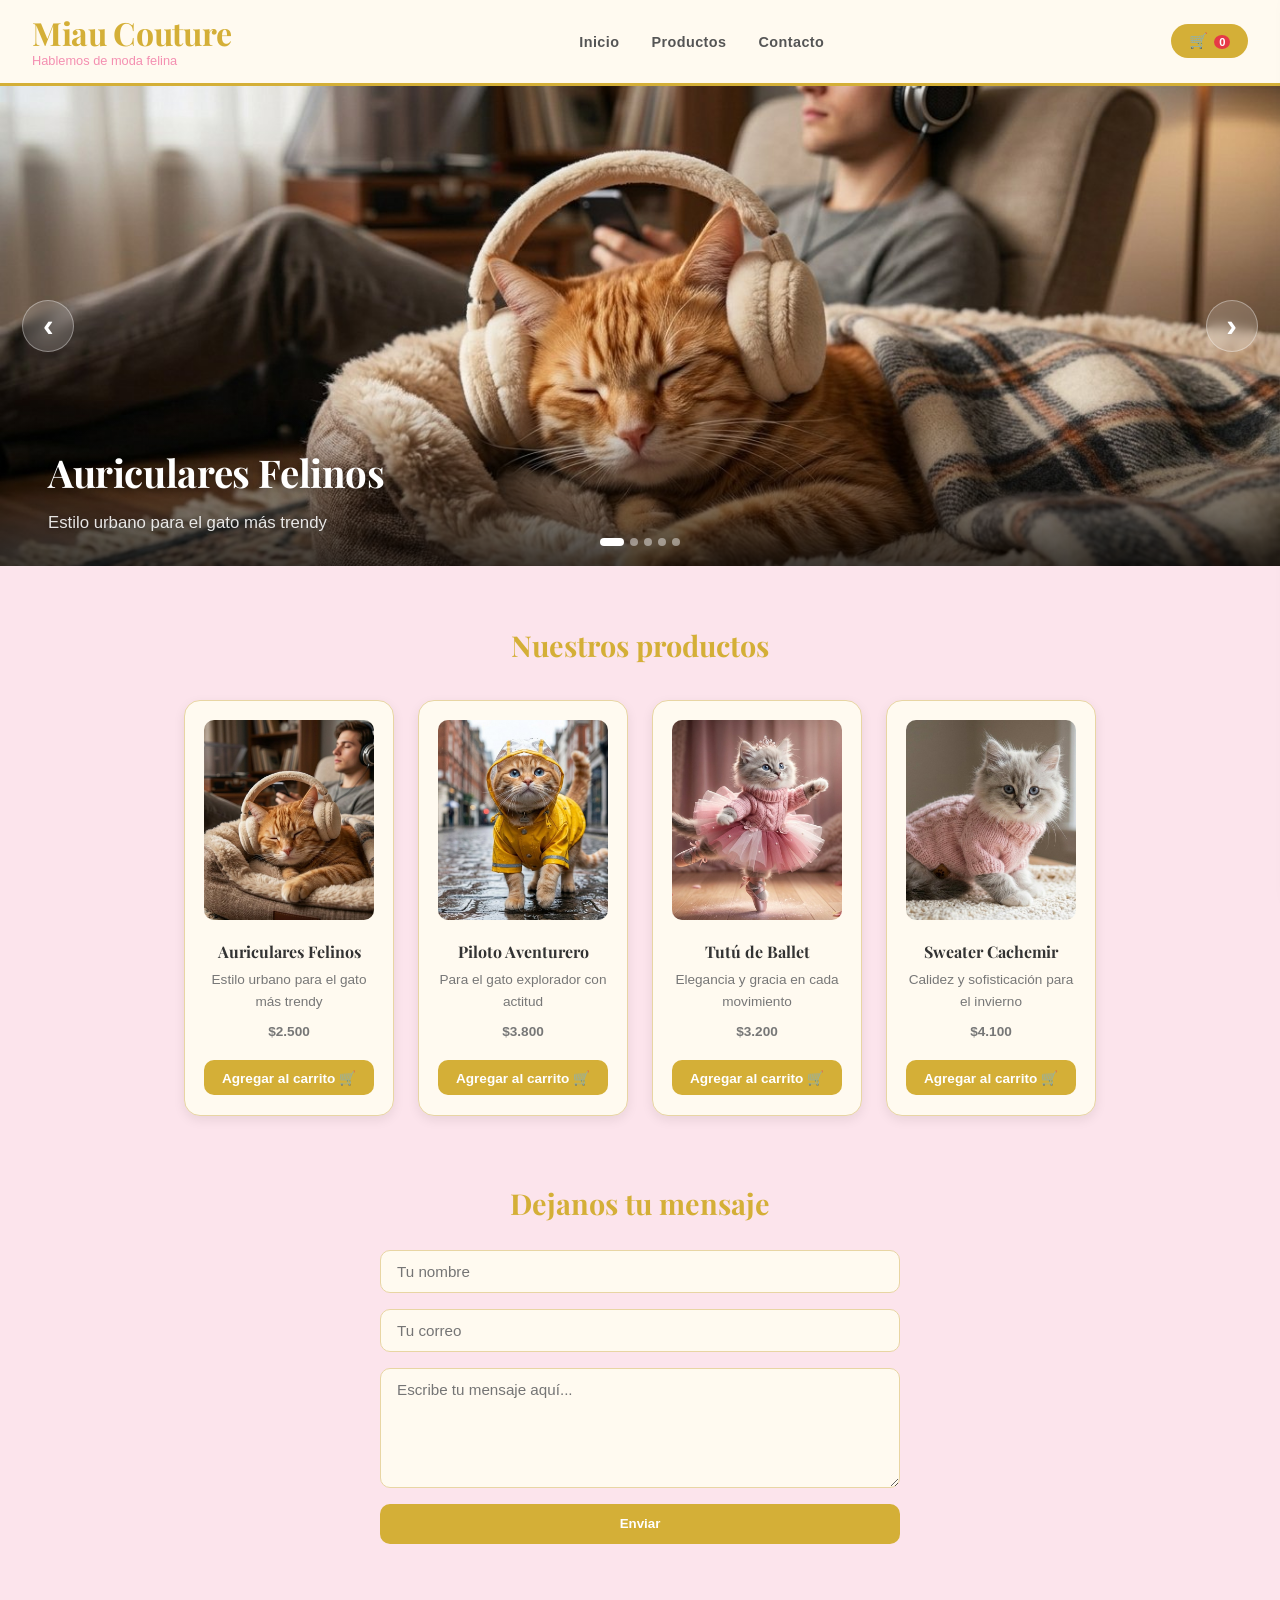
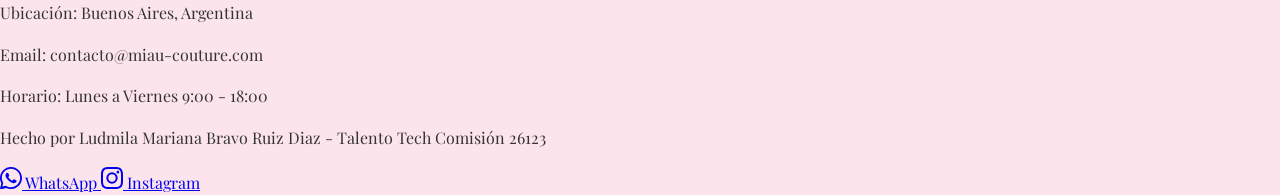
==== commit 11f2ef37: "Footer con WhatsApp e Instagram" ====
--- a/index.html
+++ b/index.html
@@ -64,7 +64,7 @@
               <p>Calidez y sofisticación para el invierno</p>
             </div>
           </div>
-          <!-- Slide de video — reemplazá VIDEO_ID con el ID de tu video de YouTube -->
+          <!-- Reemplazá VIDEO_ID con el ID de tu video de YouTube -->
           <div class="carousel-slide carousel-slide--video">
             <div class="video-slide-bg">
               <iframe
@@ -133,11 +133,21 @@
       <p>Email: contacto@miau-couture.com</p>
       <p>Horario: Lunes a Viernes 9:00 - 18:00</p>
       <p class="firma">Hecho por Ludmila Mariana Bravo Ruiz Diaz - Talento Tech Comisión 26123</p>
-      <nav>
-        <ul class="footer-list">
-          <li><img src="./imagen/whatsapp.png" alt="WhatsApp" /></li>
-          <li><img src="./imagen/social.png" alt="Redes sociales" /></li>
-        </ul>
+
+      <nav class="footer-social">
+        <a href="https://wa.me/5491112345678" target="_blank" rel="noopener" aria-label="WhatsApp" class="social-btn social-btn--wa">
+          <svg xmlns="http://www.w3.org/2000/svg" viewBox="0 0 24 24" fill="currentColor" width="22" height="22">
+            <path d="M17.472 14.382c-.297-.149-1.758-.867-2.03-.967-.273-.099-.471-.148-.67.15-.197.297-.767.966-.94 1.164-.173.199-.347.223-.644.075-.297-.15-1.255-.463-2.39-1.475-.883-.788-1.48-1.761-1.653-2.059-.173-.297-.018-.458.13-.606.134-.133.298-.347.446-.52.149-.174.198-.298.298-.497.099-.198.05-.371-.025-.52-.075-.149-.669-1.612-.916-2.207-.242-.579-.487-.5-.669-.51-.173-.008-.371-.01-.57-.01-.198 0-.52.074-.792.372-.272.297-1.04 1.016-1.04 2.479 0 1.462 1.065 2.875 1.213 3.074.149.198 2.096 3.2 5.077 4.487.709.306 1.262.489 1.694.625.712.227 1.36.195 1.871.118.571-.085 1.758-.719 2.006-1.413.248-.694.248-1.289.173-1.413-.074-.124-.272-.198-.57-.347z"/>
+            <path d="M12 0C5.373 0 0 5.373 0 12c0 2.123.554 4.116 1.526 5.845L.057 23.486a.75.75 0 0 0 .921.921l5.641-1.469A11.945 11.945 0 0 0 12 24c6.627 0 12-5.373 12-12S18.627 0 12 0zm0 22c-1.891 0-3.667-.513-5.188-1.407l-.372-.217-3.853 1.004 1.004-3.853-.217-.372A9.944 9.944 0 0 1 2 12C2 6.477 6.477 2 12 2s10 4.477 10 10-4.477 10-10 10z"/>
+          </svg>
+          WhatsApp
+        </a>
+        <a href="https://instagram.com/miau.couture" target="_blank" rel="noopener" aria-label="Instagram" class="social-btn social-btn--ig">
+          <svg xmlns="http://www.w3.org/2000/svg" viewBox="0 0 24 24" fill="currentColor" width="22" height="22">
+            <path d="M12 2.163c3.204 0 3.584.012 4.85.07 3.252.148 4.771 1.691 4.919 4.919.058 1.265.069 1.645.069 4.849 0 3.205-.012 3.584-.069 4.849-.149 3.225-1.664 4.771-4.919 4.919-1.266.058-1.644.07-4.85.07-3.204 0-3.584-.012-4.849-.07-3.26-.149-4.771-1.699-4.919-4.92-.058-1.265-.07-1.644-.07-4.849 0-3.204.013-3.583.07-4.849.149-3.227 1.664-4.771 4.919-4.919 1.266-.057 1.645-.069 4.849-.069zM12 0C8.741 0 8.333.014 7.053.072 2.695.272.273 2.69.073 7.052.014 8.333 0 8.741 0 12c0 3.259.014 3.668.072 4.948.2 4.358 2.618 6.78 6.98 6.98C8.333 23.986 8.741 24 12 24c3.259 0 3.668-.014 4.948-.072 4.354-.2 6.782-2.618 6.979-6.98.059-1.28.073-1.689.073-4.948 0-3.259-.014-3.667-.072-4.947-.196-4.354-2.617-6.78-6.979-6.98C15.668.014 15.259 0 12 0zm0 5.838a6.162 6.162 0 1 0 0 12.324 6.162 6.162 0 0 0 0-12.324zM12 16a4 4 0 1 1 0-8 4 4 0 0 1 0 8zm6.406-11.845a1.44 1.44 0 1 0 0 2.881 1.44 1.44 0 0 0 0-2.881z"/>
+          </svg>
+          Instagram
+        </a>
       </nav>
     </footer>
 
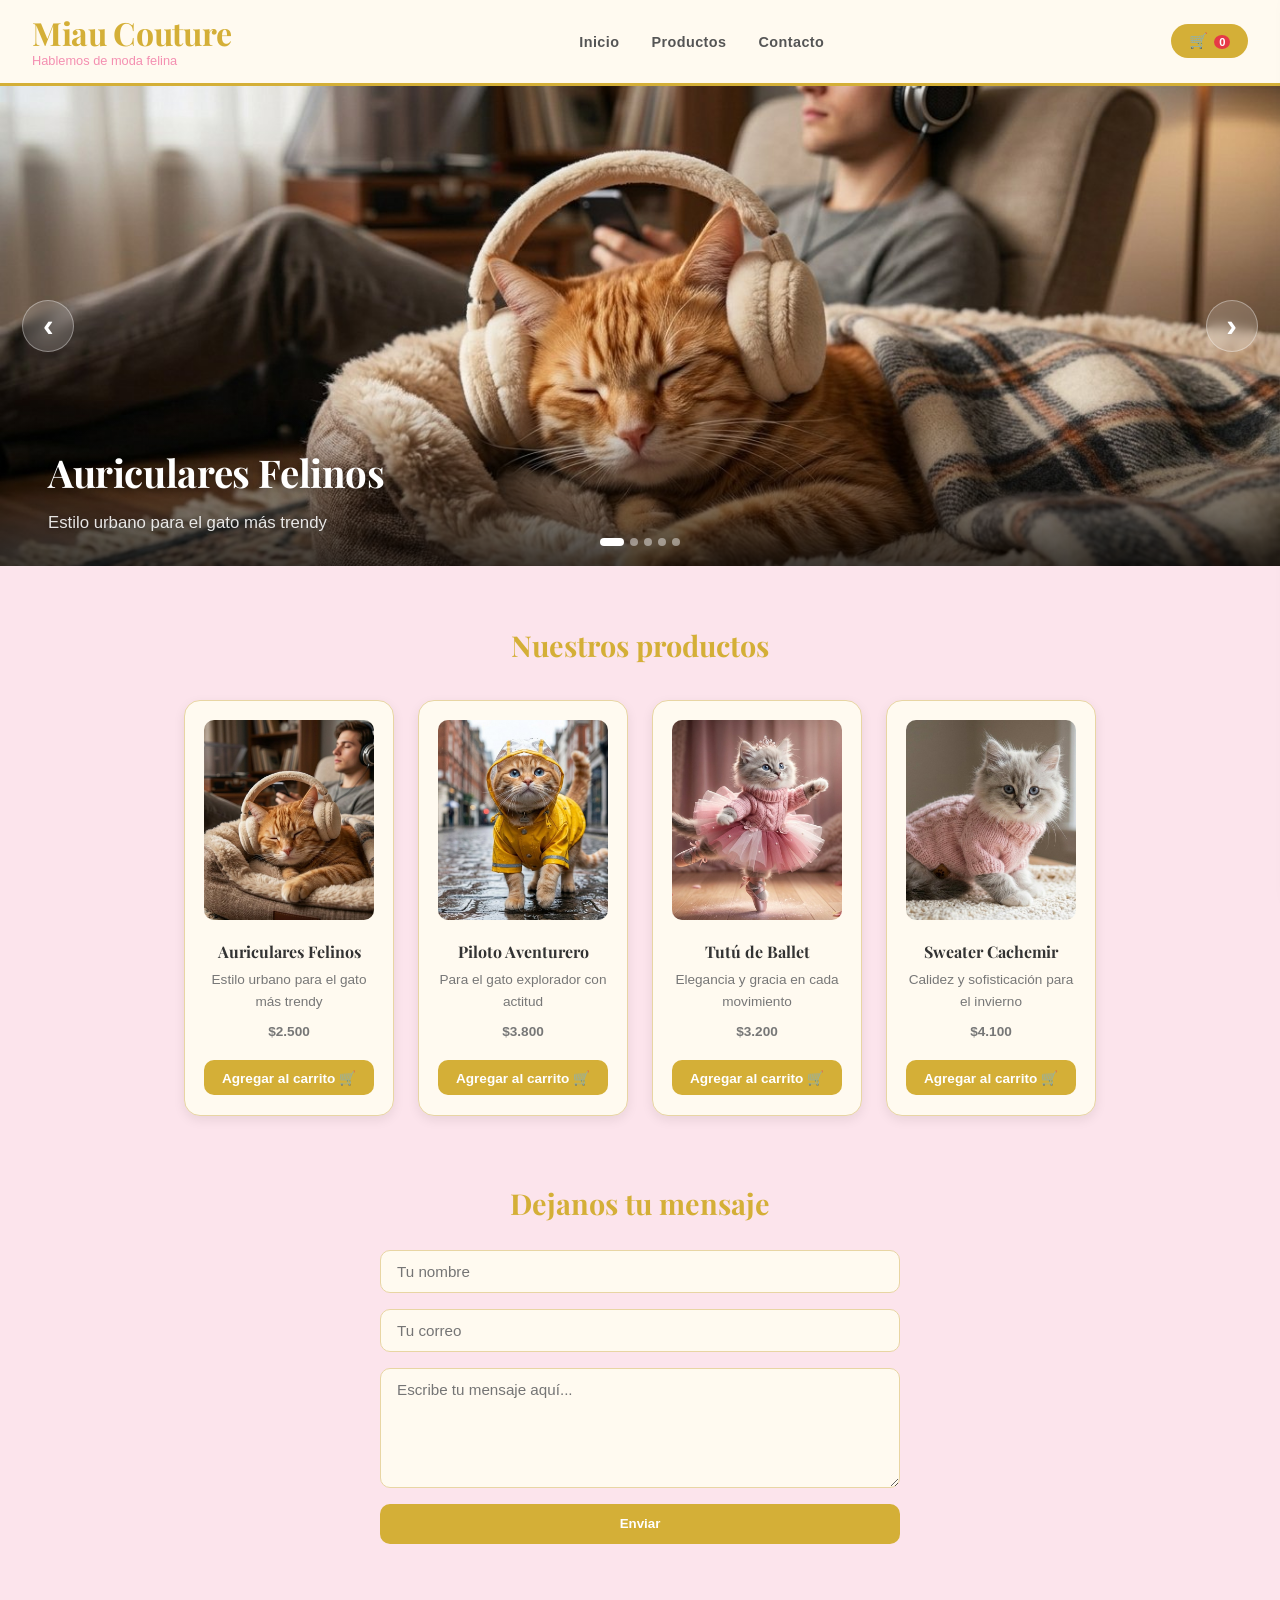
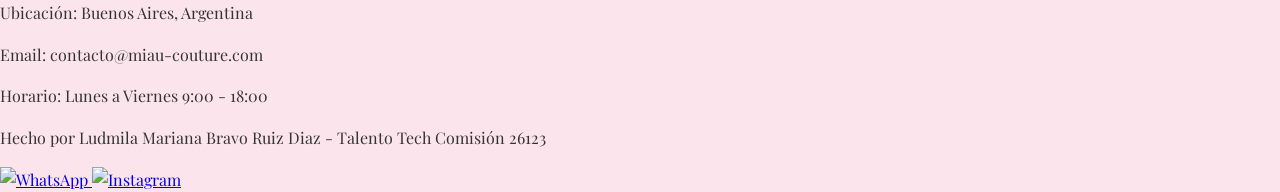
==== commit add54abc: "Iconos WhatsApp e Instagram en footer" ====
--- a/index.html
+++ b/index.html
@@ -133,20 +133,12 @@
       <p>Email: contacto@miau-couture.com</p>
       <p>Horario: Lunes a Viernes 9:00 - 18:00</p>
       <p class="firma">Hecho por Ludmila Mariana Bravo Ruiz Diaz - Talento Tech Comisión 26123</p>
-
       <nav class="footer-social">
-        <a href="https://wa.me/5491112345678" target="_blank" rel="noopener" aria-label="WhatsApp" class="social-btn social-btn--wa">
-          <svg xmlns="http://www.w3.org/2000/svg" viewBox="0 0 24 24" fill="currentColor" width="22" height="22">
-            <path d="M17.472 14.382c-.297-.149-1.758-.867-2.03-.967-.273-.099-.471-.148-.67.15-.197.297-.767.966-.94 1.164-.173.199-.347.223-.644.075-.297-.15-1.255-.463-2.39-1.475-.883-.788-1.48-1.761-1.653-2.059-.173-.297-.018-.458.13-.606.134-.133.298-.347.446-.52.149-.174.198-.298.298-.497.099-.198.05-.371-.025-.52-.075-.149-.669-1.612-.916-2.207-.242-.579-.487-.5-.669-.51-.173-.008-.371-.01-.57-.01-.198 0-.52.074-.792.372-.272.297-1.04 1.016-1.04 2.479 0 1.462 1.065 2.875 1.213 3.074.149.198 2.096 3.2 5.077 4.487.709.306 1.262.489 1.694.625.712.227 1.36.195 1.871.118.571-.085 1.758-.719 2.006-1.413.248-.694.248-1.289.173-1.413-.074-.124-.272-.198-.57-.347z"/>
-            <path d="M12 0C5.373 0 0 5.373 0 12c0 2.123.554 4.116 1.526 5.845L.057 23.486a.75.75 0 0 0 .921.921l5.641-1.469A11.945 11.945 0 0 0 12 24c6.627 0 12-5.373 12-12S18.627 0 12 0zm0 22c-1.891 0-3.667-.513-5.188-1.407l-.372-.217-3.853 1.004 1.004-3.853-.217-.372A9.944 9.944 0 0 1 2 12C2 6.477 6.477 2 12 2s10 4.477 10 10-4.477 10-10 10z"/>
-          </svg>
-          WhatsApp
+        <a href="https://wa.me/5491112345678" target="_blank" rel="noopener" aria-label="WhatsApp" class="social-icon-link">
+          <img src="./imagen/whatsapp.png" alt="WhatsApp" class="social-icon" />
         </a>
-        <a href="https://instagram.com/miau.couture" target="_blank" rel="noopener" aria-label="Instagram" class="social-btn social-btn--ig">
-          <svg xmlns="http://www.w3.org/2000/svg" viewBox="0 0 24 24" fill="currentColor" width="22" height="22">
-            <path d="M12 2.163c3.204 0 3.584.012 4.85.07 3.252.148 4.771 1.691 4.919 4.919.058 1.265.069 1.645.069 4.849 0 3.205-.012 3.584-.069 4.849-.149 3.225-1.664 4.771-4.919 4.919-1.266.058-1.644.07-4.85.07-3.204 0-3.584-.012-4.849-.07-3.26-.149-4.771-1.699-4.919-4.92-.058-1.265-.07-1.644-.07-4.849 0-3.204.013-3.583.07-4.849.149-3.227 1.664-4.771 4.919-4.919 1.266-.057 1.645-.069 4.849-.069zM12 0C8.741 0 8.333.014 7.053.072 2.695.272.273 2.69.073 7.052.014 8.333 0 8.741 0 12c0 3.259.014 3.668.072 4.948.2 4.358 2.618 6.78 6.98 6.98C8.333 23.986 8.741 24 12 24c3.259 0 3.668-.014 4.948-.072 4.354-.2 6.782-2.618 6.979-6.98.059-1.28.073-1.689.073-4.948 0-3.259-.014-3.667-.072-4.947-.196-4.354-2.617-6.78-6.979-6.98C15.668.014 15.259 0 12 0zm0 5.838a6.162 6.162 0 1 0 0 12.324 6.162 6.162 0 0 0 0-12.324zM12 16a4 4 0 1 1 0-8 4 4 0 0 1 0 8zm6.406-11.845a1.44 1.44 0 1 0 0 2.881 1.44 1.44 0 0 0 0-2.881z"/>
-          </svg>
-          Instagram
+        <a href="https://instagram.com/miau.couture" target="_blank" rel="noopener" aria-label="Instagram" class="social-icon-link">
+          <img src="./imagen/instagram.png" alt="Instagram" class="social-icon" />
         </a>
       </nav>
     </footer>
--- a/css/styles.css
+++ b/css/styles.css
@@ -466,3 +466,4 @@
   border-bottom: 1px solid #f0e6cc;
 }
 
+
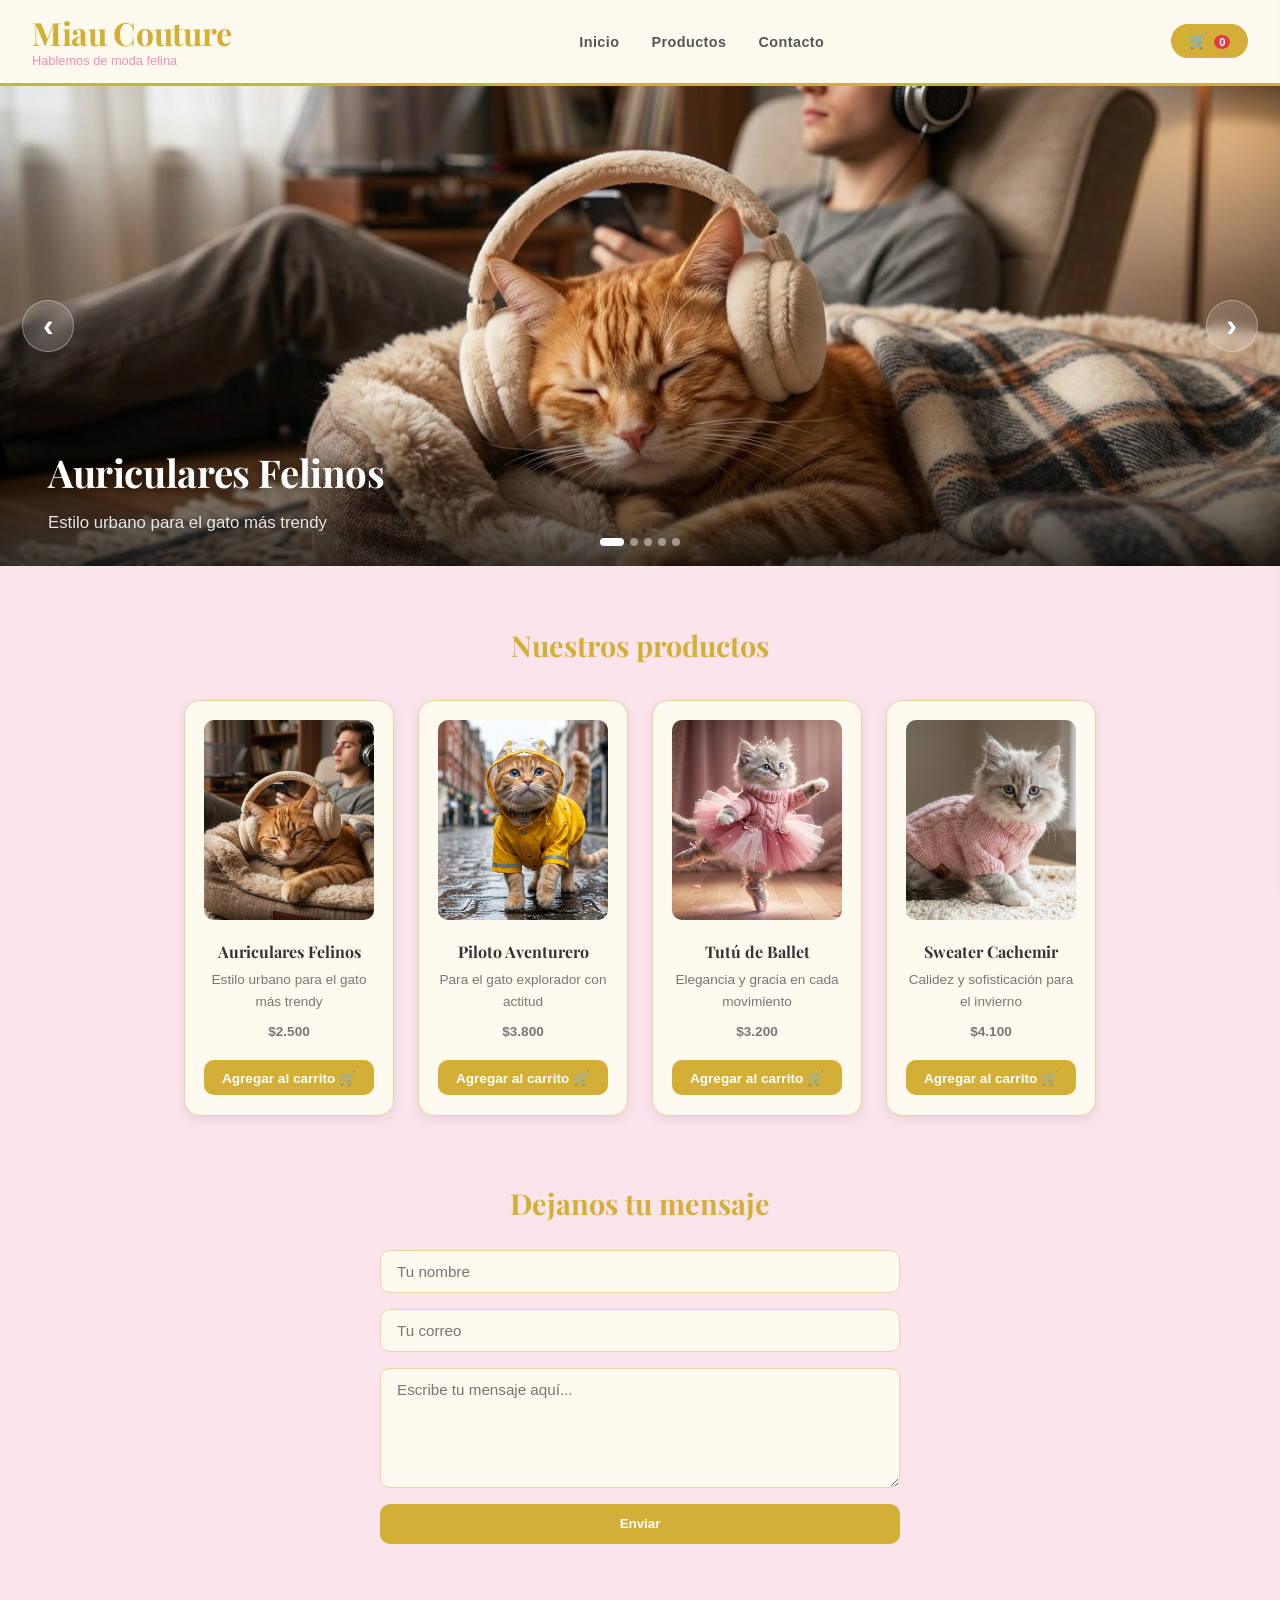
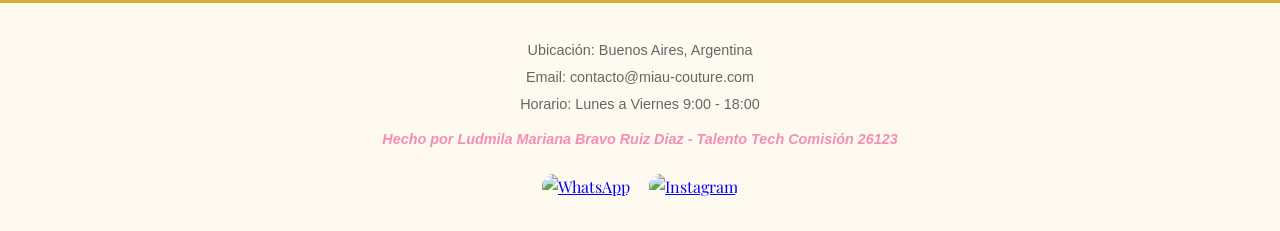
==== commit 2a5abdfc: "Fix footer, estilos completos, quitar Reseñas" ====
--- a/index.html
+++ b/index.html
@@ -3,7 +3,7 @@
   <head>
     <meta charset="UTF-8" />
     <meta name="viewport" content="width=device-width, initial-scale=1.0" />
-    <meta name="description" content="Miau Couture: la tienda de moda felina más exclusiva de Buenos Aires. Ropa y accesorios para gatos, con catálogo online y carrito de compras." />
+    <meta name="description" content="Miau Couture: la tienda de moda felina más exclusiva de Buenos Aires." />
     <meta name="keywords" content="moda felina, ropa para gatos, accesorios para gatos, Miau Couture" />
     <meta name="author" content="Ludmila Mariana Bravo Ruiz Diaz" />
     <title>Miau Couture</title>
@@ -12,7 +12,6 @@
   </head>
   <body>
 
-    <!-- Header -->
     <header>
       <div class="div-logo">
         <a class="logo" href="./index.html">Miau Couture</a>
@@ -30,10 +29,8 @@
       </button>
     </header>
 
-    <!-- Main -->
     <main id="inicio">
 
-      <!-- Carrusel hero -->
       <section class="carousel" aria-label="Galería de moda felina">
         <div class="carousel-track">
           <div class="carousel-slide">
@@ -64,7 +61,6 @@
               <p>Calidez y sofisticación para el invierno</p>
             </div>
           </div>
-          <!-- Reemplazá VIDEO_ID con el ID de tu video de YouTube -->
           <div class="carousel-slide carousel-slide--video">
             <div class="video-slide-bg">
               <iframe
@@ -92,7 +88,6 @@
         </div>
       </section>
 
-      <!-- Productos -->
       <section class="productos" id="productos">
         <h2 class="titulo-productos">Nuestros productos</h2>
         <div class="contenedor-tarjetas">
@@ -100,7 +95,6 @@
         </div>
       </section>
 
-      <!-- Formulario de contacto -->
       <section class="contacto" id="contacto">
         <h2>Dejanos tu mensaje</h2>
         <form>
@@ -113,7 +107,6 @@
 
     </main>
 
-    <!-- Panel lateral del carrito -->
     <aside id="panel-carrito" class="panel-carrito" aria-label="Carrito de compras">
       <div class="panel-carrito-header">
         <h2>Tu carrito</h2>
@@ -127,7 +120,6 @@
       </div>
     </aside>
 
-    <!-- Footer -->
     <footer>
       <p>Ubicación: Buenos Aires, Argentina</p>
       <p>Email: contacto@miau-couture.com</p>
--- a/css/styles.css
+++ b/css/styles.css
@@ -466,4 +466,291 @@
   border-bottom: 1px solid #f0e6cc;
 }
 
-
+.panel-carrito-header h2 {
+  font-size: 1.2rem;
+  margin: 0;
+}
+
+.panel-carrito-header button {
+  background: transparent;
+  color: #999;
+  font-size: 1.1rem;
+  padding: 0.25rem 0.5rem;
+  border-radius: 6px;
+}
+
+.panel-carrito-header button:hover {
+  background: #f5f5f5;
+  color: #333;
+}
+
+.lista-carrito {
+  flex: 1;
+  overflow-y: auto;
+}
+
+.item-carrito {
+  display: flex;
+  gap: 10px;
+  align-items: flex-start;
+  border-bottom: 1px solid #f5f5f5;
+  padding: 12px 0;
+}
+
+.item-carrito img {
+  width: 60px;
+  height: 60px;
+  object-fit: cover;
+  border-radius: 8px;
+  flex-shrink: 0;
+}
+
+.item-info {
+  flex: 1;
+}
+
+.item-info h4 {
+  font-size: 0.9rem;
+  margin: 0 0 2px;
+  color: #333;
+}
+
+.item-info p {
+  font-size: 0.8rem;
+  color: #999;
+  margin: 0;
+  font-family: "Poppins", sans-serif;
+}
+
+.item-cantidad {
+  display: flex;
+  align-items: center;
+  gap: 8px;
+  margin-top: 6px;
+}
+
+.item-cantidad button {
+  background: #f5f5f5;
+  color: #333;
+  width: 26px;
+  height: 26px;
+  border-radius: 50%;
+  padding: 0;
+  font-size: 1rem;
+  line-height: 1;
+  display: flex;
+  align-items: center;
+  justify-content: center;
+}
+
+.item-cantidad button:hover {
+  background: #e8d5a3;
+}
+
+.item-cantidad span {
+  font-family: "Poppins", sans-serif;
+  font-weight: 600;
+  font-size: 0.9rem;
+}
+
+.item-subtotal {
+  display: flex;
+  flex-direction: column;
+  align-items: flex-end;
+  gap: 4px;
+  flex-shrink: 0;
+}
+
+.item-subtotal p {
+  font-family: "Poppins", sans-serif;
+  font-weight: 600;
+  font-size: 0.9rem;
+  margin: 0;
+  color: #d4af37;
+}
+
+.item-subtotal button {
+  background: transparent;
+  color: #ccc;
+  padding: 0;
+  font-size: 1rem;
+}
+
+.item-subtotal button:hover {
+  color: #e63946;
+  background: transparent;
+}
+
+.carrito-vacio {
+  text-align: center;
+  color: #aaa;
+  margin-top: 3rem;
+  font-family: "Poppins", sans-serif;
+  font-size: 0.9rem;
+}
+
+.panel-carrito-footer {
+  border-top: 1px solid #f0e6cc;
+  padding-top: 1rem;
+  margin-top: 0.5rem;
+}
+
+.panel-carrito-footer > p {
+  font-family: "Poppins", sans-serif;
+  font-weight: 700;
+  font-size: 1.1rem;
+  margin: 0 0 0.75rem;
+}
+
+.panel-carrito-footer button {
+  width: 100%;
+  margin-bottom: 0.5rem;
+  padding: 0.75rem;
+}
+
+.btn-secundario {
+  background: #f5f5f5;
+  color: #555;
+}
+
+.btn-secundario:hover {
+  background: #e8d5a3;
+  color: #333;
+}
+
+/* ===== Toast ===== */
+#toast-mensaje {
+  position: fixed;
+  bottom: -70px;
+  left: 50%;
+  transform: translateX(-50%);
+  background: #333;
+  color: #fff;
+  padding: 0.8rem 1.5rem;
+  border-radius: 10px;
+  font-family: "Poppins", sans-serif;
+  font-size: 0.9rem;
+  transition: bottom 0.3s ease;
+  z-index: 2000;
+  white-space: nowrap;
+}
+
+#toast-mensaje.visible {
+  bottom: 1.5rem;
+}
+
+/* ===== Estados ===== */
+.error-carga,
+.cargando {
+  text-align: center;
+  width: 100%;
+  padding: 2rem;
+  color: #aaa;
+  font-family: "Poppins", sans-serif;
+}
+
+/* ===== Video ===== */
+.video iframe {
+  border-radius: 12px;
+  box-shadow: 0 4px 16px rgba(0,0,0,0.1);
+}
+
+/* ===== Footer ===== */
+footer {
+  background-color: #fffaf0;
+  text-align: center;
+  padding: 2rem 1rem;
+  border-top: 3px solid #d4af37;
+  margin-top: 3rem;
+}
+
+footer p {
+  font-family: "Poppins", sans-serif;
+  font-size: 0.9rem;
+  margin: 0.25rem 0;
+  color: #666;
+}
+
+.firma {
+  margin-top: 0.75rem;
+  font-style: italic;
+  color: #f48fb1;
+  font-weight: 600;
+}
+
+.footer-social {
+  display: flex;
+  justify-content: center;
+  gap: 1.2rem;
+  margin-top: 1.4rem;
+}
+
+.social-icon-link {
+  display: inline-block;
+  transition: transform 0.2s, filter 0.2s;
+}
+
+.social-icon-link:hover {
+  transform: translateY(-3px) scale(1.08);
+  filter: drop-shadow(0 4px 8px rgba(0,0,0,0.2));
+}
+
+.social-icon {
+  width: 48px;
+  height: 48px;
+  border-radius: 12px;
+  object-fit: cover;
+}
+
+/* ===== Responsive ===== */
+@media (max-width: 768px) {
+  header {
+    flex-wrap: wrap;
+    padding: 0.8rem 1rem;
+  }
+
+  .header-nav ul {
+    gap: 1rem;
+    font-size: 0.85rem;
+  }
+
+  .carousel-slide img {
+    height: 260px;
+  }
+
+  .carousel-caption h2 {
+    font-size: 1.3rem;
+  }
+
+  .carousel-caption {
+    padding: 1.5rem 1.2rem 1rem;
+  }
+
+  .card {
+    width: 44%;
+    min-width: 150px;
+  }
+
+  .video iframe {
+    width: 100%;
+    height: auto;
+    aspect-ratio: 16/9;
+  }
+}
+
+@media (max-width: 480px) {
+  header {
+    gap: 0.5rem;
+  }
+
+  .header-nav ul {
+    gap: 0.75rem;
+  }
+
+  .card {
+    width: 90%;
+    max-width: 280px;
+  }
+}
+
+
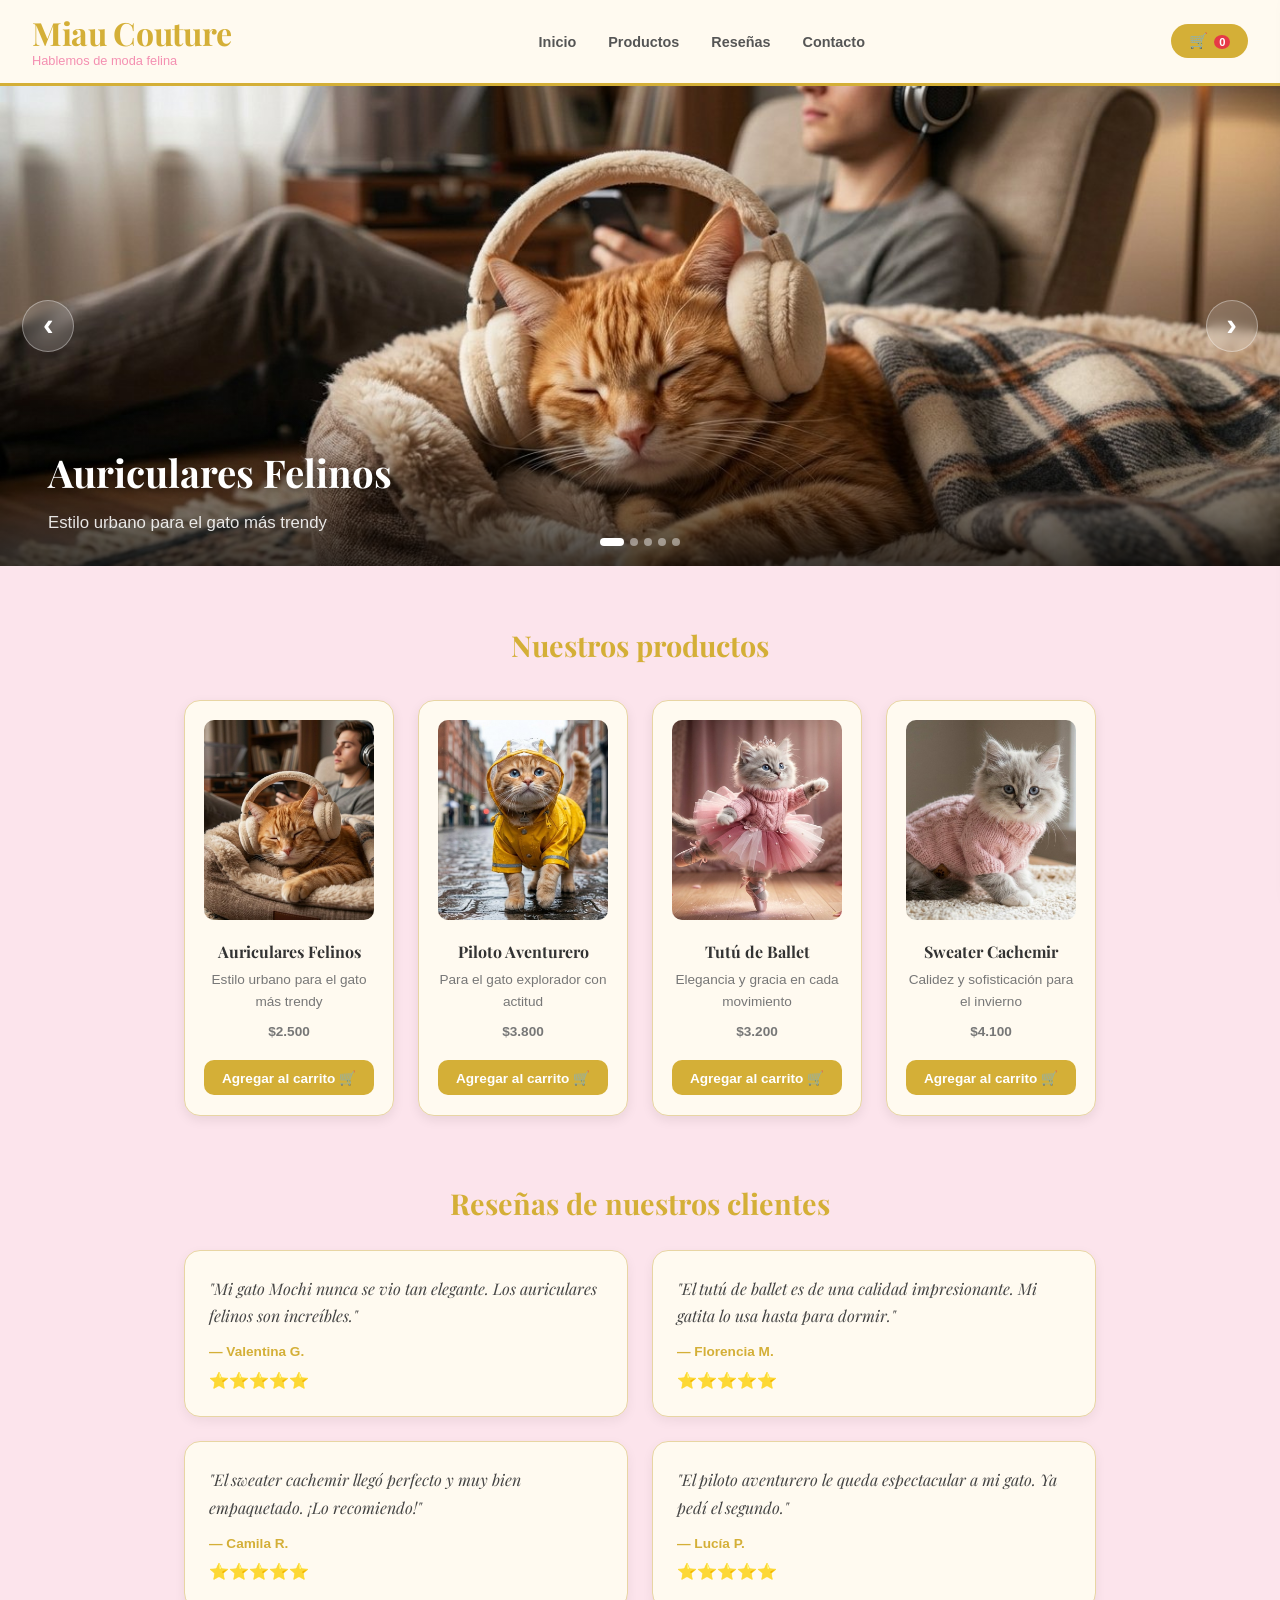
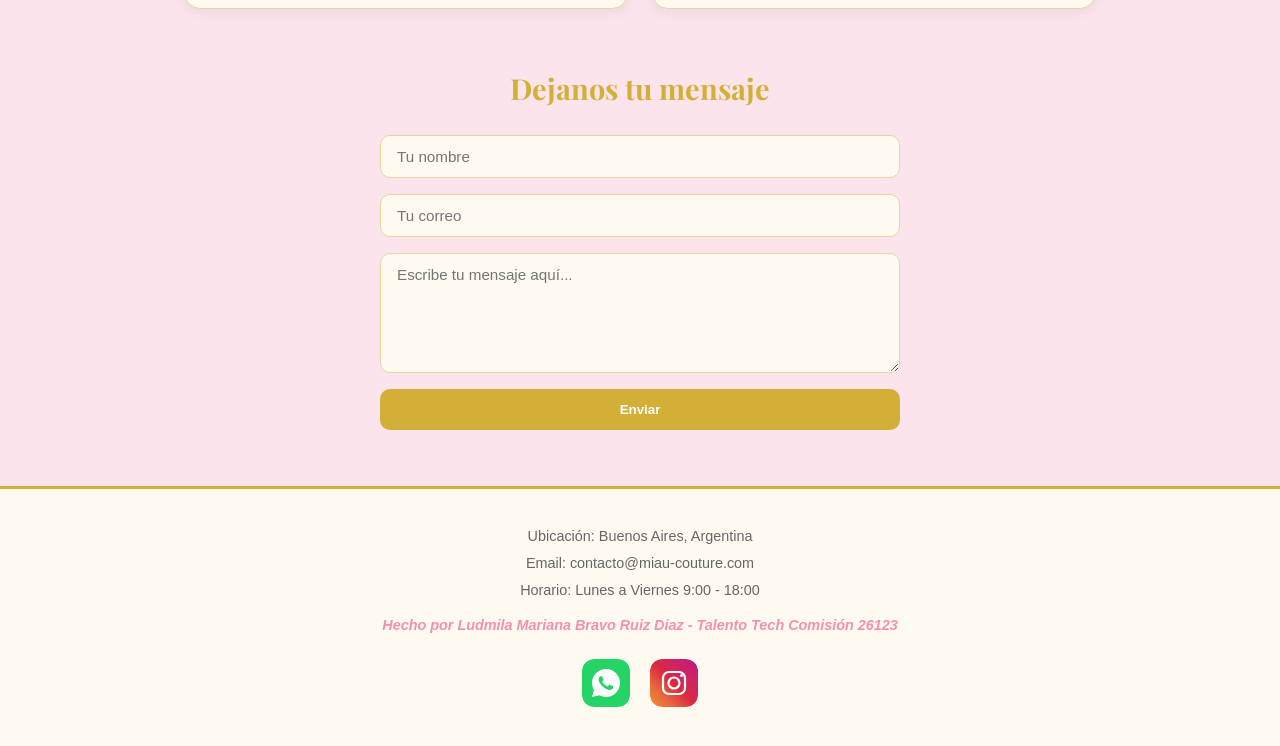
==== commit 82f4ae39: "Reseñas con Grid, Productos con Flexbox" ====
--- a/index.html
+++ b/index.html
@@ -4,14 +4,13 @@
     <meta charset="UTF-8" />
     <meta name="viewport" content="width=device-width, initial-scale=1.0" />
     <meta name="description" content="Miau Couture: la tienda de moda felina más exclusiva de Buenos Aires." />
-    <meta name="keywords" content="moda felina, ropa para gatos, accesorios para gatos, Miau Couture" />
-    <meta name="author" content="Ludmila Mariana Bravo Ruiz Diaz" />
     <title>Miau Couture</title>
     <link href="https://fonts.googleapis.com/css2?family=Playfair+Display:wght@400;700&family=Poppins:wght@400;600&display=swap" rel="stylesheet" />
     <link rel="stylesheet" href="./css/styles.css" />
   </head>
   <body>
 
+    <!-- Header -->
     <header>
       <div class="div-logo">
         <a class="logo" href="./index.html">Miau Couture</a>
@@ -19,94 +18,126 @@
       </div>
       <nav class="header-nav">
         <ul>
-          <li><a href="#inicio">Inicio</a></li>
-          <li><a href="#productos">Productos</a></li>
+          <li><a href="./index.html">Inicio</a></li>
+          <li><a href="./index.html#productos">Productos</a></li>
+              <li><a href="./index.html#resenas">Reseñas</a></li>
           <li><a href="./paginas/contacto.html">Contacto</a></li>
         </ul>
       </nav>
-      <button id="btn-abrir-carrito" class="btn-carrito" aria-label="Abrir carrito de compras">
+      <button id="btn-abrir-carrito" class="btn-carrito" aria-label="Abrir carrito">
         🛒 <span id="carrito-contador">0</span>
       </button>
     </header>
 
-    <main id="inicio">
+    <!-- Carrusel -->
+    <section class="carousel" aria-label="Galería de productos">
+      <div class="carousel-track">
 
-      <section class="carousel" aria-label="Galería de moda felina">
-        <div class="carousel-track">
-          <div class="carousel-slide">
-            <img src="./imagen/gato1-auriculares.png" alt="Auriculares Felinos" />
-            <div class="carousel-caption">
-              <h2>Auriculares Felinos</h2>
-              <p>Estilo urbano para el gato más trendy</p>
-            </div>
-          </div>
-          <div class="carousel-slide">
-            <img src="./imagen/gato2-piloto.png" alt="Piloto Aventurero" />
-            <div class="carousel-caption">
-              <h2>Piloto Aventurero</h2>
-              <p>Para el gato explorador con actitud</p>
-            </div>
-          </div>
-          <div class="carousel-slide">
-            <img src="./imagen/gato3-tutu.png" alt="Tutú de Ballet" />
-            <div class="carousel-caption">
-              <h2>Tutú de Ballet</h2>
-              <p>Elegancia y gracia en cada movimiento</p>
-            </div>
-          </div>
-          <div class="carousel-slide">
-            <img src="./imagen/gato4-sweater.png" alt="Sweater Cachemir" />
-            <div class="carousel-caption">
-              <h2>Sweater Cachemir</h2>
-              <p>Calidez y sofisticación para el invierno</p>
-            </div>
-          </div>
-          <div class="carousel-slide carousel-slide--video">
-            <div class="video-slide-bg">
-              <iframe
-                id="carousel-yt"
-                src="https://www.youtube.com/embed/VIDEO_ID?enablejsapi=1&rel=0&modestbranding=1"
-                title="Miau Couture — Nuestra inspiración"
-                frameborder="0"
-                allowfullscreen
-              ></iframe>
-            </div>
-            <div class="carousel-caption">
-              <h2>Nuestra inspiración</h2>
-              <p>Descubrí el mundo de la moda felina</p>
-            </div>
+        <div class="carousel-slide">
+          <img src="./imagen/gato1-auriculares.png" alt="Auriculares Felinos" />
+          <div class="carousel-caption">
+            <h2>Auriculares Felinos</h2>
+            <p>Estilo urbano para el gato más trendy</p>
           </div>
         </div>
-        <button class="carousel-btn prev" aria-label="Anterior">&#8249;</button>
-        <button class="carousel-btn next" aria-label="Siguiente">&#8250;</button>
-        <div class="carousel-dots">
-          <span class="dot active" data-index="0"></span>
-          <span class="dot" data-index="1"></span>
-          <span class="dot" data-index="2"></span>
-          <span class="dot" data-index="3"></span>
-          <span class="dot" data-index="4"></span>
+
+        <div class="carousel-slide">
+          <img src="./imagen/gato2-piloto.png" alt="Piloto Aventurero" />
+          <div class="carousel-caption">
+            <h2>Piloto Aventurero</h2>
+            <p>Para el gato explorador con actitud</p>
+          </div>
         </div>
-      </section>
 
-      <section class="productos" id="productos">
-        <h2 class="titulo-productos">Nuestros productos</h2>
-        <div class="contenedor-tarjetas">
-          <p class="cargando">Cargando productos...</p>
+        <div class="carousel-slide">
+          <img src="./imagen/gato3-tutu.png" alt="Tutú de Ballet" />
+          <div class="carousel-caption">
+            <h2>Tutú de Ballet</h2>
+            <p>Elegancia y gracia en cada movimiento</p>
+          </div>
         </div>
-      </section>
 
-      <section class="contacto" id="contacto">
-        <h2>Dejanos tu mensaje</h2>
-        <form>
-          <input type="text" name="nombre" placeholder="Tu nombre" required />
-          <input type="email" name="email" placeholder="Tu correo" required />
-          <textarea name="mensaje" placeholder="Escribe tu mensaje aquí..." required></textarea>
-          <button type="submit">Enviar</button>
-        </form>
-      </section>
+        <div class="carousel-slide">
+          <img src="./imagen/gato4-sweater.png" alt="Sweater Cachemir" />
+          <div class="carousel-caption">
+            <h2>Sweater Cachemir</h2>
+            <p>Calidez y sofisticación para el invierno</p>
+          </div>
+        </div>
 
-    </main>
+        <div class="carousel-slide carousel-slide--video">
+          <div class="video-slide-bg">
+            <iframe
+              id="carousel-yt"
+              src="https://www.youtube.com/embed/VIDEO_ID?enablejsapi=1&rel=0&modestbranding=1"
+              title="Video Miau Couture"
+              allow="accelerometer; autoplay; clipboard-write; encrypted-media; gyroscope; picture-in-picture"
+              allowfullscreen
+            ></iframe>
+          </div>
+        </div>
 
+      </div>
+
+      <button class="carousel-btn prev" aria-label="Anterior">&#8249;</button>
+      <button class="carousel-btn next" aria-label="Siguiente">&#8250;</button>
+
+      <div class="carousel-dots" role="tablist">
+        <button class="dot active" aria-label="Slide 1"></button>
+        <button class="dot" aria-label="Slide 2"></button>
+        <button class="dot" aria-label="Slide 3"></button>
+        <button class="dot" aria-label="Slide 4"></button>
+        <button class="dot" aria-label="Video"></button>
+      </div>
+    </section>
+
+    <!-- Productos -->
+    <section class="productos" id="productos">
+      <h2>Nuestros productos</h2>
+      <div class="contenedor-tarjetas">
+        <p class="cargando">Cargando productos...</p>
+      </div>
+    </section>
+
+    <!-- Reseñas -->
+    <section class="resenas" id="resenas">
+      <h2>Reseñas de nuestros clientes</h2>
+      <div class="contenedor-resenas">
+        <article class="resena-card">
+          <p class="resena-texto">"Mi gato Mochi nunca se vio tan elegante. Los auriculares felinos son increíbles."</p>
+          <p class="resena-autor">— Valentina G.</p>
+          <p class="resena-estrellas">⭐⭐⭐⭐⭐</p>
+        </article>
+        <article class="resena-card">
+          <p class="resena-texto">"El tutú de ballet es de una calidad impresionante. Mi gatita lo usa hasta para dormir."</p>
+          <p class="resena-autor">— Florencia M.</p>
+          <p class="resena-estrellas">⭐⭐⭐⭐⭐</p>
+        </article>
+        <article class="resena-card">
+          <p class="resena-texto">"El sweater cachemir llegó perfecto y muy bien empaquetado. ¡Lo recomiendo!"</p>
+          <p class="resena-autor">— Camila R.</p>
+          <p class="resena-estrellas">⭐⭐⭐⭐⭐</p>
+        </article>
+        <article class="resena-card">
+          <p class="resena-texto">"El piloto aventurero le queda espectacular a mi gato. Ya pedí el segundo."</p>
+          <p class="resena-autor">— Lucía P.</p>
+          <p class="resena-estrellas">⭐⭐⭐⭐⭐</p>
+        </article>
+      </div>
+    </section>
+
+    <!-- Contacto -->
+    <section class="contacto" id="contacto">
+      <h2>Dejanos tu mensaje</h2>
+      <form action="https://formspree.io/f/xpwzgkvd" method="POST">
+        <input type="text" name="nombre" placeholder="Tu nombre" required />
+        <input type="email" name="email" placeholder="Tu correo" required />
+        <textarea name="mensaje" placeholder="Escribe tu mensaje aquí..." required></textarea>
+        <button type="submit">Enviar</button>
+      </form>
+    </section>
+
+    <!-- Panel carrito -->
     <aside id="panel-carrito" class="panel-carrito" aria-label="Carrito de compras">
       <div class="panel-carrito-header">
         <h2>Tu carrito</h2>
@@ -120,6 +151,7 @@
       </div>
     </aside>
 
+    <!-- Footer -->
     <footer>
       <p>Ubicación: Buenos Aires, Argentina</p>
       <p>Email: contacto@miau-couture.com</p>
@@ -127,10 +159,27 @@
       <p class="firma">Hecho por Ludmila Mariana Bravo Ruiz Diaz - Talento Tech Comisión 26123</p>
       <nav class="footer-social">
         <a href="https://wa.me/5491112345678" target="_blank" rel="noopener" aria-label="WhatsApp" class="social-icon-link">
-          <img src="./imagen/whatsapp.png" alt="WhatsApp" class="social-icon" />
+          <svg class="social-icon" viewBox="0 0 48 48" xmlns="http://www.w3.org/2000/svg">
+            <rect width="48" height="48" rx="12" fill="#25D366"/>
+            <path fill="#fff" d="M24 10C16.27 10 10 16.27 10 24c0 2.52.7 4.88 1.9 6.9L10 38l7.35-1.87A13.93 13.93 0 0024 38c7.73 0 14-6.27 14-14S31.73 10 24 10zm7.1 19.1c-.3.84-1.76 1.6-2.44 1.7-.63.1-1.42.14-2.3-.14-.53-.17-1.21-.4-2.08-.78-3.66-1.58-6.05-5.27-6.23-5.52-.18-.25-1.47-1.96-1.47-3.74s.93-2.65 1.27-3.02c.33-.37.72-.46.96-.46.24 0 .48.002.69.01.22.01.52-.08.81.62.3.72 1.02 2.5 1.11 2.68.09.18.15.4.03.64-.12.24-.18.39-.36.6-.18.21-.38.47-.54.63-.18.18-.37.38-.16.74.21.36.93 1.54 2 2.5 1.38 1.22 2.54 1.6 2.9 1.78.36.18.57.15.78-.09.21-.24.9-1.05 1.14-1.41.24-.36.48-.3.81-.18.33.12 2.1 1 2.46 1.18.36.18.6.27.69.42.09.15.09.87-.21 1.71z"/>
+          </svg>
         </a>
         <a href="https://instagram.com/miau.couture" target="_blank" rel="noopener" aria-label="Instagram" class="social-icon-link">
-          <img src="./imagen/instagram.png" alt="Instagram" class="social-icon" />
+          <svg class="social-icon" viewBox="0 0 48 48" xmlns="http://www.w3.org/2000/svg">
+            <defs>
+              <linearGradient id="ig-grad" x1="0%" y1="100%" x2="100%" y2="0%">
+                <stop offset="0%" style="stop-color:#f09433"/>
+                <stop offset="25%" style="stop-color:#e6683c"/>
+                <stop offset="50%" style="stop-color:#dc2743"/>
+                <stop offset="75%" style="stop-color:#cc2366"/>
+                <stop offset="100%" style="stop-color:#bc1888"/>
+              </linearGradient>
+            </defs>
+            <rect width="48" height="48" rx="12" fill="url(#ig-grad)"/>
+            <rect x="13" y="13" width="22" height="22" rx="6" fill="none" stroke="#fff" stroke-width="2.2"/>
+            <circle cx="24" cy="24" r="5.5" fill="none" stroke="#fff" stroke-width="2.2"/>
+            <circle cx="31.5" cy="16.5" r="1.5" fill="#fff"/>
+          </svg>
         </a>
       </nav>
     </footer>
--- a/css/styles.css
+++ b/css/styles.css
@@ -1,13 +1,8 @@
 /* /css/styles.css — Miau Couture */
 
-/* ===== Reset & base ===== */
-*, *::before, *::after {
-  box-sizing: border-box;
-}
-
-html {
-  scroll-behavior: smooth;
-}
+*, *::before, *::after { box-sizing: border-box; }
+
+html { scroll-behavior: smooth; }
 
 body {
   font-family: "Playfair Display", serif;
@@ -45,23 +40,18 @@
   font-weight: 700;
   color: #d4af37;
   text-decoration: none;
-  transition: color 0.2s;
   letter-spacing: -0.01em;
 }
 
-.logo:hover {
-  color: #b8860b;
-}
+.logo:hover { color: #b8860b; }
 
 .subtitulo {
   font-family: "Poppins", sans-serif;
   font-size: 0.8rem;
   color: #f48fb1;
   font-weight: 400;
-  margin: 0;
-}
-
-/* ===== Nav ===== */
+}
+
 .header-nav ul {
   list-style: none;
   display: flex;
@@ -78,14 +68,10 @@
   font-size: 0.9rem;
   font-weight: 600;
   transition: color 0.2s;
-  letter-spacing: 0.03em;
-}
-
-.header-nav ul li a:hover {
-  color: #d4af37;
-}
-
-/* ===== Botón carrito ===== */
+}
+
+.header-nav ul li a:hover { color: #d4af37; }
+
 .btn-carrito {
   background: #d4af37;
   color: #fff;
@@ -97,12 +83,9 @@
   font-weight: 600;
   cursor: pointer;
   transition: background 0.2s;
-  white-space: nowrap;
-}
-
-.btn-carrito:hover {
-  background: #b8860b;
-}
+}
+
+.btn-carrito:hover { background: #b8860b; }
 
 #carrito-contador {
   display: inline-block;
@@ -116,7 +99,7 @@
   vertical-align: middle;
 }
 
-/* ===== Carrusel hero ===== */
+/* ===== Carrusel ===== */
 .carousel {
   position: relative;
   width: 100vw;
@@ -154,7 +137,6 @@
   left: 0;
   right: 0;
   padding: 3rem 3rem 1.8rem;
-  text-align: left;
   background: linear-gradient(to top, rgba(0,0,0,0.72) 0%, rgba(0,0,0,0.2) 70%, transparent 100%);
 }
 
@@ -165,7 +147,6 @@
   color: #fff;
   margin: 0 0 0.4rem;
   text-shadow: 0 2px 8px rgba(0,0,0,0.4);
-  letter-spacing: -0.01em;
 }
 
 .carousel-caption p {
@@ -173,10 +154,8 @@
   font-size: 1.05rem;
   margin: 0;
   color: rgba(255,255,255,0.88);
-  text-shadow: 0 1px 4px rgba(0,0,0,0.4);
-}
-
-/* Slide de video */
+}
+
 .carousel-slide--video .video-slide-bg {
   width: 100%;
   height: 480px;
@@ -192,16 +171,11 @@
   border: none;
 }
 
-.carousel-slide--video .carousel-caption {
-  background: linear-gradient(to top, rgba(0,0,0,0.8) 0%, transparent 60%);
-}
-
-/* Flechas */
 .carousel-btn {
   position: absolute;
   top: 50%;
   transform: translateY(-50%);
-  background: rgba(255, 255, 255, 0.15);
+  background: rgba(255,255,255,0.15);
   backdrop-filter: blur(6px);
   -webkit-backdrop-filter: blur(6px);
   color: #fff;
@@ -210,7 +184,6 @@
   width: 52px;
   height: 52px;
   font-size: 2rem;
-  line-height: 1;
   cursor: pointer;
   display: flex;
   align-items: center;
@@ -228,7 +201,6 @@
 .carousel-btn.prev { left: 1.4rem; }
 .carousel-btn.next { right: 1.4rem; }
 
-/* Dots */
 .carousel-dots {
   position: absolute;
   bottom: 1.2rem;
@@ -243,7 +215,7 @@
   width: 8px;
   height: 8px;
   border-radius: 50%;
-  background: rgba(255, 255, 255, 0.45);
+  background: rgba(255,255,255,0.45);
   cursor: pointer;
   border: none;
   padding: 0;
@@ -264,34 +236,81 @@
   padding: 0 1.5rem;
 }
 
-h2 {
-  color: #d4af37;
-  font-size: 1.8rem;
-  font-weight: 700;
-  margin-bottom: 1.5rem;
-}
-
-h3 {
-  color: #f48fb1;
-  font-size: 1.3rem;
-  margin-bottom: 1rem;
-}
-
-/* ===== Tarjetas de productos ===== */
+h2 { color: #d4af37; font-size: 1.8rem; font-weight: 700; margin-bottom: 1.5rem; }
+h3 { color: #f48fb1; font-size: 1.3rem; margin-bottom: 1rem; }
+
+/* ===== Cards — Flexbox (requisito) ===== */
 .contenedor-tarjetas {
-  display: grid;
-  grid-template-columns: repeat(auto-fill, minmax(200px, 1fr));
+  display: flex;
+  flex-wrap: wrap;
+  justify-content: center;
   gap: 1.5rem;
   padding: 0.5rem 0;
 }
 
+.card {
+  flex: 1 1 200px;
+  max-width: 240px;
+}
+
+/* ===== Reseñas — Grid (requisito) ===== */
+.resenas {
+  text-align: center;
+  margin: 3.5rem auto;
+  max-width: 960px;
+  padding: 0 1.5rem;
+}
+
+.contenedor-resenas {
+  display: grid;
+  grid-template-columns: repeat(2, 1fr);
+  gap: 1.5rem;
+  margin-top: 1rem;
+}
+
+.resena-card {
+  background: #fffaf0;
+  border: 1.5px solid #e8d5a3;
+  border-radius: 16px;
+  padding: 1.5rem;
+  text-align: left;
+  box-shadow: 0 4px 12px rgba(0,0,0,0.06);
+}
+
+.resena-texto {
+  font-family: "Playfair Display", serif;
+  font-size: 1rem;
+  color: #444;
+  margin: 0 0 0.75rem;
+  font-style: italic;
+  line-height: 1.7;
+}
+
+.resena-autor {
+  font-family: "Poppins", sans-serif;
+  font-size: 0.85rem;
+  font-weight: 600;
+  color: #d4af37;
+  margin: 0 0 0.25rem;
+}
+
+.resena-estrellas {
+  font-size: 1rem;
+  margin: 0;
+}
+
+@media (max-width: 600px) {
+  .contenedor-resenas { grid-template-columns: 1fr; }
+}
+
+/* ===== Cards base ===== */
 .card {
   background: #fffaf0;
   border: 1.5px solid #e8d5a3;
   border-radius: 16px;
   padding: 1.2rem;
   box-shadow: 0 4px 12px rgba(0,0,0,0.08);
-  transition: transform 0.25s ease, box-shadow 0.25s ease;
+  transition: transform 0.25s, box-shadow 0.25s;
   text-align: center;
   display: flex;
   flex-direction: column;
@@ -310,22 +329,28 @@
   margin-bottom: 0.8rem;
 }
 
-.card h3 {
-  font-size: 1rem;
-  color: #333;
-  margin: 0.4rem 0 0.3rem;
-}
-
-.card p {
-  font-family: "Poppins", sans-serif;
-  font-size: 0.85rem;
-  color: #777;
-  margin: 0 0 0.5rem;
-  flex: 1;
-}
+.card h3 { font-size: 1rem; color: #333; margin: 0.4rem 0 0.3rem; }
+.card p { font-family: "Poppins", sans-serif; font-size: 0.85rem; color: #777; margin: 0 0 0.5rem; flex: 1; }
+
+/* ===== Botones ===== */
+button, .btn {
+  background-color: #d4af37;
+  color: #fff;
+  border: none;
+  padding: 0.8rem 1.4rem;
+  border-radius: 10px;
+  font-family: "Poppins", sans-serif;
+  font-weight: 600;
+  cursor: pointer;
+  transition: background-color 0.2s;
+}
+
+button:hover, .btn:hover { background-color: #b8860b; }
+
+.btn-agregar { width: 100%; margin-top: 0.6rem; padding: 0.6rem 1rem; font-size: 0.85rem; }
 
 /* ===== Formulario ===== */
-.contacto form {
+.contacto form, .form-contacto {
   display: flex;
   flex-direction: column;
   gap: 1rem;
@@ -335,7 +360,9 @@
 }
 
 .contacto form input,
-.contacto form textarea {
+.contacto form textarea,
+.form-contacto input,
+.form-contacto textarea {
   width: 100%;
   padding: 0.75rem 1rem;
   border: 1.5px solid #e8d5a3;
@@ -348,93 +375,22 @@
 }
 
 .contacto form input:focus,
-.contacto form textarea:focus {
-  border-color: #d4af37;
-}
-
-.contacto form textarea {
-  resize: vertical;
-  min-height: 120px;
-}
-
-/* ===== Formulario contacto.html ===== */
-.titulo-contacto {
-  text-align: center;
-  font-size: 2rem;
-  color: #d4af37;
-  margin-bottom: 0.5rem;
-}
-
-.form-contacto {
-  display: flex;
-  flex-direction: column;
-  gap: 1.2rem;
-  max-width: 520px;
-  margin: 1.5rem auto 0;
-  text-align: left;
-}
-
-.grupo-input {
-  display: flex;
-  flex-direction: column;
-  gap: 0.4rem;
-}
-
-.grupo-input label {
-  font-family: "Poppins", sans-serif;
-  font-size: 0.9rem;
-  font-weight: 600;
-  color: #555;
-}
-
-.form-contacto input,
-.form-contacto textarea {
-  width: 100%;
-  padding: 0.75rem 1rem;
-  border: 1.5px solid #e8d5a3;
-  border-radius: 10px;
-  font-family: "Poppins", sans-serif;
-  font-size: 0.95rem;
-  background: #fffaf0;
-  outline: none;
-  transition: border-color 0.2s;
-}
-
+.contacto form textarea:focus,
 .form-contacto input:focus,
-.form-contacto textarea:focus {
-  border-color: #d4af37;
-}
+.form-contacto textarea:focus { border-color: #d4af37; }
+
+.contacto form textarea,
+.form-contacto textarea { resize: vertical; min-height: 120px; }
+
+.titulo-contacto { text-align: center; font-size: 2rem; color: #d4af37; margin-bottom: 1rem; }
+
+.grupo-input { display: flex; flex-direction: column; gap: 0.4rem; }
+.grupo-input label { font-family: "Poppins", sans-serif; font-size: 0.9rem; font-weight: 600; color: #555; }
 
 /* ===== Utilidades ===== */
 .text-secondary { color: #d4af37; }
-.bg-secondary   { background-color: #d4af37 !important; color: #fff !important; }
-.text-dark      { color: #333; }
-
-/* ===== Botones ===== */
-button,
-.btn {
-  background-color: #d4af37;
-  color: #fff;
-  border: none;
-  padding: 0.8rem 1.4rem;
-  border-radius: 10px;
-  font-family: "Poppins", sans-serif;
-  font-weight: 600;
-  cursor: pointer;
-  transition: background-color 0.2s;
-}
-
-button:hover,
-.btn:hover {
-  background-color: #b8860b;
-}
-
-.btn-agregar {
-  width: 100%;
-  margin-top: 0.6rem;
-  padding: 0.6rem 1rem;
-  font-size: 0.85rem;
-}
+.bg-secondary { background-color: #d4af37 !important; color: #fff !important; }
+.text-dark { color: #333; }
 
 /* ===== Panel carrito ===== */
 .panel-carrito {
@@ -445,7 +401,7 @@
   max-width: 92vw;
   height: 100%;
   background: #fff;
-  box-shadow: -4px 0 20px rgba(0, 0, 0, 0.15);
+  box-shadow: -4px 0 20px rgba(0,0,0,0.15);
   display: flex;
   flex-direction: column;
   padding: 1.5rem;
@@ -453,9 +409,7 @@
   z-index: 1000;
 }
 
-.panel-carrito.abierto {
-  right: 0;
-}
+.panel-carrito.abierto { right: 0; }
 
 .panel-carrito-header {
   display: flex;
@@ -466,28 +420,11 @@
   border-bottom: 1px solid #f0e6cc;
 }
 
-.panel-carrito-header h2 {
-  font-size: 1.2rem;
-  margin: 0;
-}
-
-.panel-carrito-header button {
-  background: transparent;
-  color: #999;
-  font-size: 1.1rem;
-  padding: 0.25rem 0.5rem;
-  border-radius: 6px;
-}
-
-.panel-carrito-header button:hover {
-  background: #f5f5f5;
-  color: #333;
-}
-
-.lista-carrito {
-  flex: 1;
-  overflow-y: auto;
-}
+.panel-carrito-header h2 { font-size: 1.2rem; margin: 0; }
+.panel-carrito-header button { background: transparent; color: #999; font-size: 1.1rem; padding: 0.25rem 0.5rem; border-radius: 6px; }
+.panel-carrito-header button:hover { background: #f5f5f5; color: #333; }
+
+.lista-carrito { flex: 1; overflow-y: auto; }
 
 .item-carrito {
   display: flex;
@@ -497,126 +434,29 @@
   padding: 12px 0;
 }
 
-.item-carrito img {
-  width: 60px;
-  height: 60px;
-  object-fit: cover;
-  border-radius: 8px;
-  flex-shrink: 0;
-}
-
-.item-info {
-  flex: 1;
-}
-
-.item-info h4 {
-  font-size: 0.9rem;
-  margin: 0 0 2px;
-  color: #333;
-}
-
-.item-info p {
-  font-size: 0.8rem;
-  color: #999;
-  margin: 0;
-  font-family: "Poppins", sans-serif;
-}
-
-.item-cantidad {
-  display: flex;
-  align-items: center;
-  gap: 8px;
-  margin-top: 6px;
-}
-
-.item-cantidad button {
-  background: #f5f5f5;
-  color: #333;
-  width: 26px;
-  height: 26px;
-  border-radius: 50%;
-  padding: 0;
-  font-size: 1rem;
-  line-height: 1;
-  display: flex;
-  align-items: center;
-  justify-content: center;
-}
-
-.item-cantidad button:hover {
-  background: #e8d5a3;
-}
-
-.item-cantidad span {
-  font-family: "Poppins", sans-serif;
-  font-weight: 600;
-  font-size: 0.9rem;
-}
-
-.item-subtotal {
-  display: flex;
-  flex-direction: column;
-  align-items: flex-end;
-  gap: 4px;
-  flex-shrink: 0;
-}
-
-.item-subtotal p {
-  font-family: "Poppins", sans-serif;
-  font-weight: 600;
-  font-size: 0.9rem;
-  margin: 0;
-  color: #d4af37;
-}
-
-.item-subtotal button {
-  background: transparent;
-  color: #ccc;
-  padding: 0;
-  font-size: 1rem;
-}
-
-.item-subtotal button:hover {
-  color: #e63946;
-  background: transparent;
-}
-
-.carrito-vacio {
-  text-align: center;
-  color: #aaa;
-  margin-top: 3rem;
-  font-family: "Poppins", sans-serif;
-  font-size: 0.9rem;
-}
-
-.panel-carrito-footer {
-  border-top: 1px solid #f0e6cc;
-  padding-top: 1rem;
-  margin-top: 0.5rem;
-}
-
-.panel-carrito-footer > p {
-  font-family: "Poppins", sans-serif;
-  font-weight: 700;
-  font-size: 1.1rem;
-  margin: 0 0 0.75rem;
-}
-
-.panel-carrito-footer button {
-  width: 100%;
-  margin-bottom: 0.5rem;
-  padding: 0.75rem;
-}
-
-.btn-secundario {
-  background: #f5f5f5;
-  color: #555;
-}
-
-.btn-secundario:hover {
-  background: #e8d5a3;
-  color: #333;
-}
+.item-carrito img { width: 60px; height: 60px; object-fit: cover; border-radius: 8px; flex-shrink: 0; }
+.item-info { flex: 1; }
+.item-info h4 { font-size: 0.9rem; margin: 0 0 2px; color: #333; }
+.item-info p { font-size: 0.8rem; color: #999; margin: 0; font-family: "Poppins", sans-serif; }
+
+.item-cantidad { display: flex; align-items: center; gap: 8px; margin-top: 6px; }
+.item-cantidad button { background: #f5f5f5; color: #333; width: 26px; height: 26px; border-radius: 50%; padding: 0; font-size: 1rem; display: flex; align-items: center; justify-content: center; }
+.item-cantidad button:hover { background: #e8d5a3; }
+.item-cantidad span { font-family: "Poppins", sans-serif; font-weight: 600; font-size: 0.9rem; }
+
+.item-subtotal { display: flex; flex-direction: column; align-items: flex-end; gap: 4px; flex-shrink: 0; }
+.item-subtotal p { font-family: "Poppins", sans-serif; font-weight: 600; font-size: 0.9rem; margin: 0; color: #d4af37; }
+.item-subtotal button { background: transparent; color: #ccc; padding: 0; font-size: 1rem; }
+.item-subtotal button:hover { color: #e63946; background: transparent; }
+
+.carrito-vacio { text-align: center; color: #aaa; margin-top: 3rem; font-family: "Poppins", sans-serif; font-size: 0.9rem; }
+
+.panel-carrito-footer { border-top: 1px solid #f0e6cc; padding-top: 1rem; margin-top: 0.5rem; }
+.panel-carrito-footer > p { font-family: "Poppins", sans-serif; font-weight: 700; font-size: 1.1rem; margin: 0 0 0.75rem; }
+.panel-carrito-footer button { width: 100%; margin-bottom: 0.5rem; padding: 0.75rem; }
+
+.btn-secundario { background: #f5f5f5; color: #555; }
+.btn-secundario:hover { background: #e8d5a3; color: #333; }
 
 /* ===== Toast ===== */
 #toast-mensaje {
@@ -635,24 +475,14 @@
   white-space: nowrap;
 }
 
-#toast-mensaje.visible {
-  bottom: 1.5rem;
-}
-
-/* ===== Estados ===== */
-.error-carga,
-.cargando {
+#toast-mensaje.visible { bottom: 1.5rem; }
+
+.error-carga, .cargando {
   text-align: center;
   width: 100%;
   padding: 2rem;
   color: #aaa;
   font-family: "Poppins", sans-serif;
-}
-
-/* ===== Video ===== */
-.video iframe {
-  border-radius: 12px;
-  box-shadow: 0 4px 16px rgba(0,0,0,0.1);
 }
 
 /* ===== Footer ===== */
@@ -704,53 +534,16 @@
 
 /* ===== Responsive ===== */
 @media (max-width: 768px) {
-  header {
-    flex-wrap: wrap;
-    padding: 0.8rem 1rem;
-  }
-
-  .header-nav ul {
-    gap: 1rem;
-    font-size: 0.85rem;
-  }
-
-  .carousel-slide img {
-    height: 260px;
-  }
-
-  .carousel-caption h2 {
-    font-size: 1.3rem;
-  }
-
-  .carousel-caption {
-    padding: 1.5rem 1.2rem 1rem;
-  }
-
-  .card {
-    width: 44%;
-    min-width: 150px;
-  }
-
-  .video iframe {
-    width: 100%;
-    height: auto;
-    aspect-ratio: 16/9;
-  }
+  header { flex-wrap: wrap; padding: 0.8rem 1rem; }
+  .header-nav ul { gap: 1rem; font-size: 0.85rem; }
+  .carousel-slide img { height: 260px; }
+  .carousel-slide--video .video-slide-bg { height: 260px; }
+  .carousel-caption h2 { font-size: 1.3rem; }
+  .carousel-caption { padding: 1.5rem 1.2rem 1rem; }
+  .card { width: 44%; min-width: 150px; }
 }
 
 @media (max-width: 480px) {
-  header {
-    gap: 0.5rem;
-  }
-
-  .header-nav ul {
-    gap: 0.75rem;
-  }
-
-  .card {
-    width: 90%;
-    max-width: 280px;
-  }
-}
-
-
+  .header-nav ul { gap: 0.75rem; }
+  .card { width: 90%; max-width: 280px; }
+}
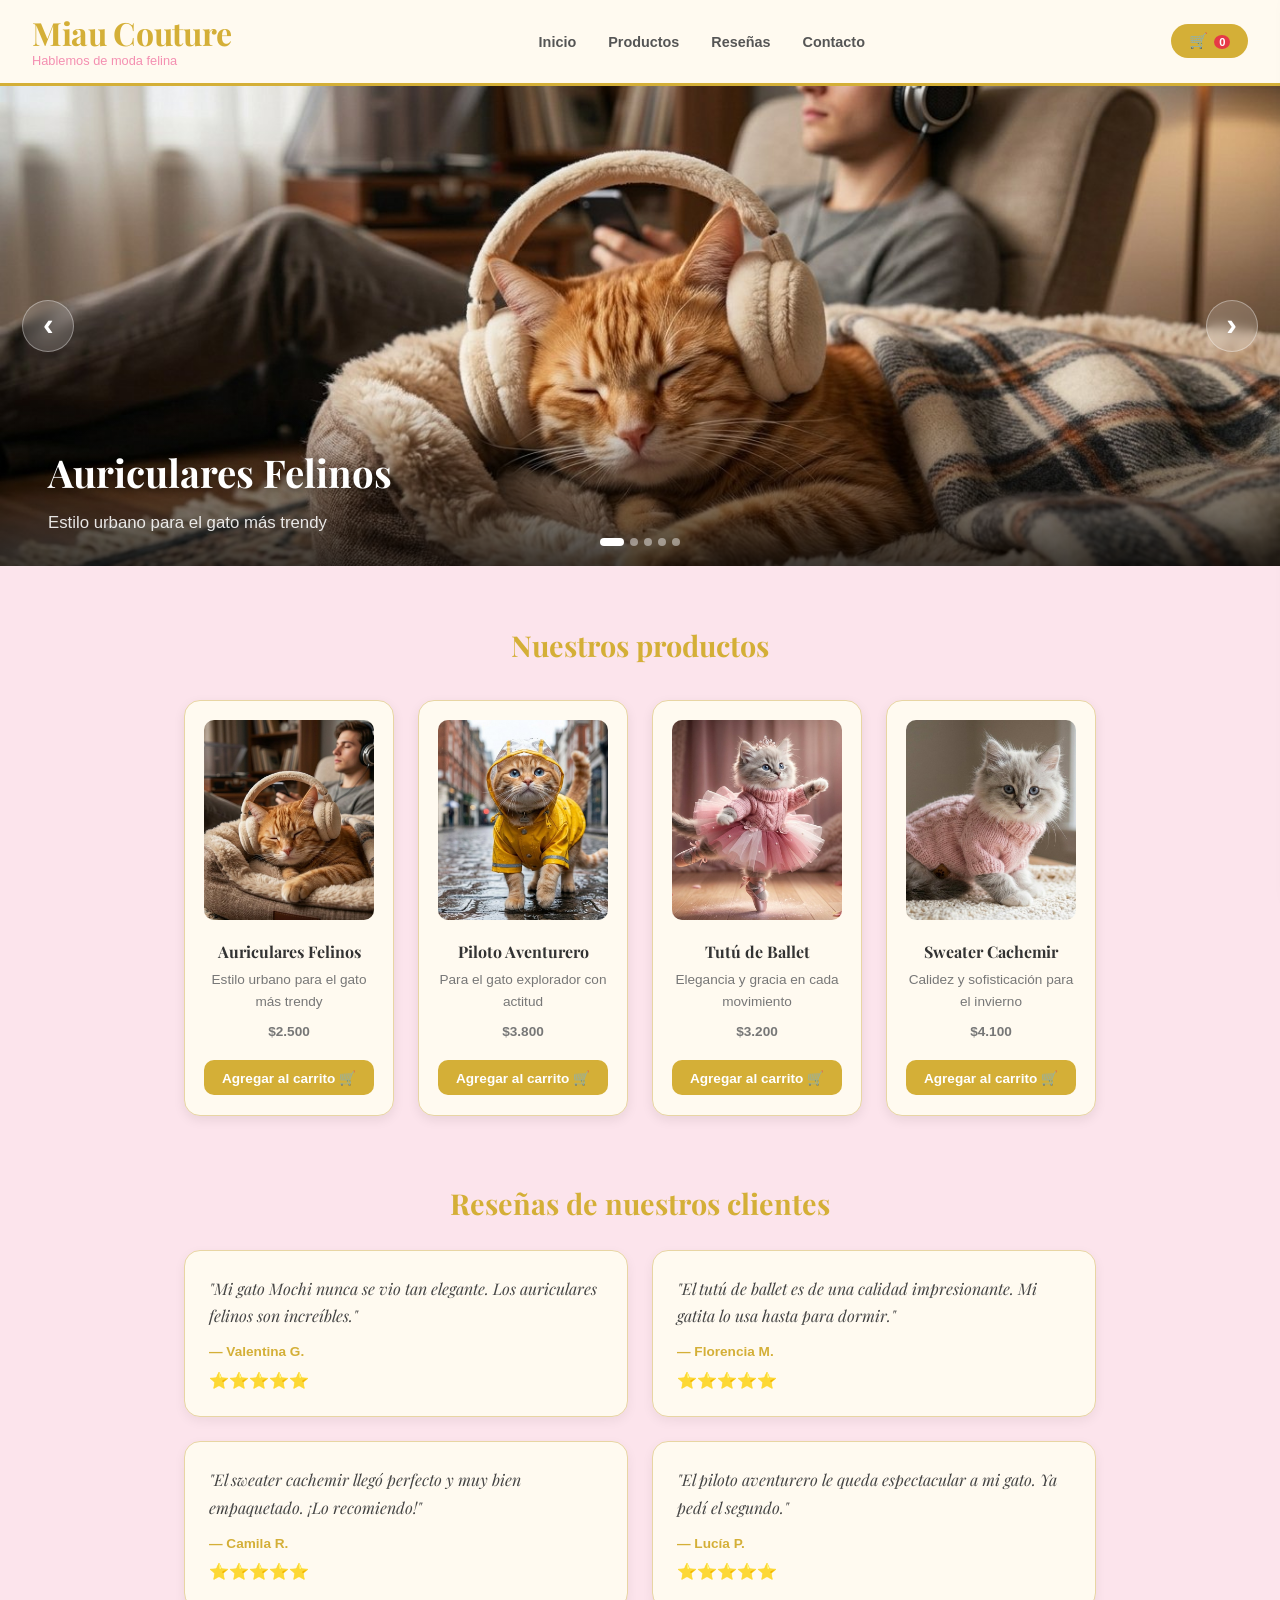
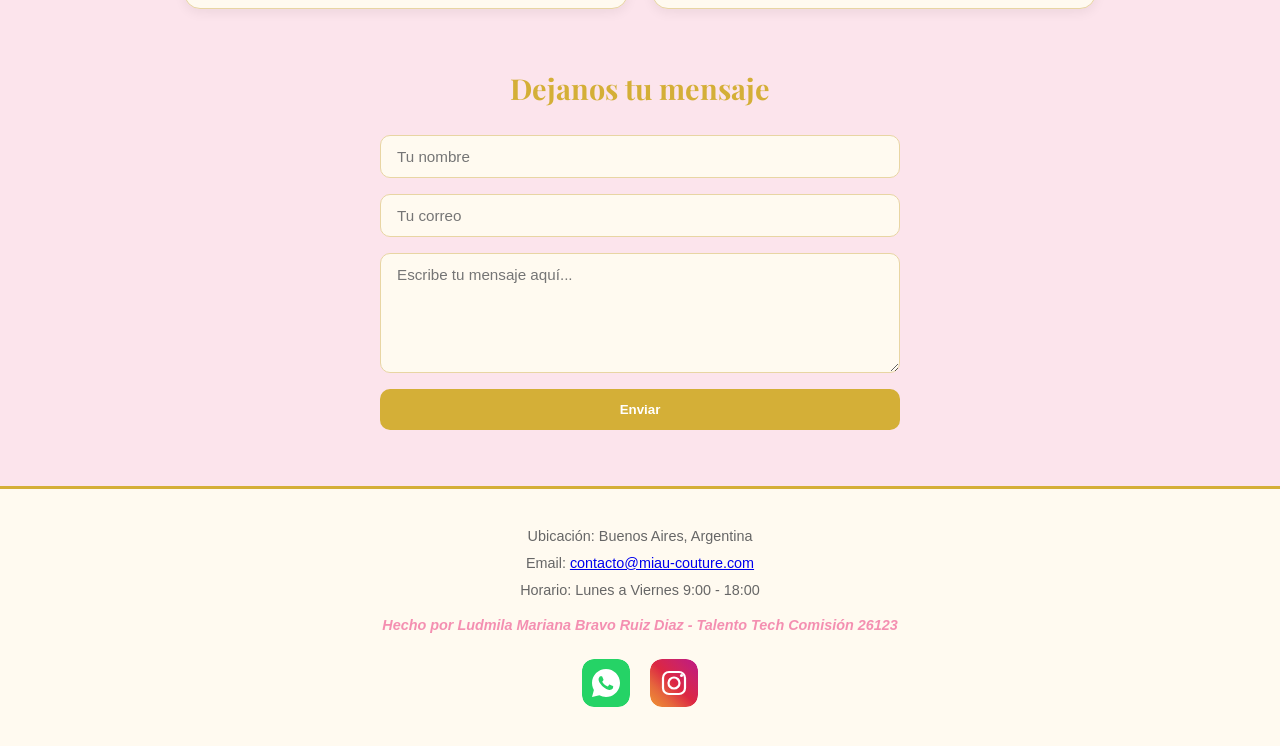
==== commit 48b8dd26: "SEO, accesibilidad, Reseñas, iconos SVG" ====
--- a/index.html
+++ b/index.html
@@ -3,147 +3,166 @@
   <head>
     <meta charset="UTF-8" />
     <meta name="viewport" content="width=device-width, initial-scale=1.0" />
-    <meta name="description" content="Miau Couture: la tienda de moda felina más exclusiva de Buenos Aires." />
-    <title>Miau Couture</title>
+
+    <!-- SEO básico -->
+    <meta name="description" content="Miau Couture: la tienda de moda felina más exclusiva de Buenos Aires. Ropa y accesorios de alta calidad para gatos." />
+    <meta name="keywords" content="moda felina, ropa para gatos, accesorios para gatos, Miau Couture, tienda online gatos" />
+    <meta name="author" content="Ludmila Mariana Bravo Ruiz Diaz" />
+    <meta name="robots" content="index, follow" />
+
+    <!-- Open Graph (redes sociales) -->
+    <meta property="og:title" content="Miau Couture — Moda Felina" />
+    <meta property="og:description" content="La tienda de moda felina más exclusiva de Buenos Aires." />
+    <meta property="og:type" content="website" />
+    <meta property="og:url" content="https://lulami.github.io/GATITOS/" />
+
+    <title>Miau Couture — Moda Felina</title>
     <link href="https://fonts.googleapis.com/css2?family=Playfair+Display:wght@400;700&family=Poppins:wght@400;600&display=swap" rel="stylesheet" />
     <link rel="stylesheet" href="./css/styles.css" />
   </head>
   <body>
 
+    <!-- Skip link para accesibilidad de teclado -->
+    <a href="#productos" class="skip-link">Saltar al contenido principal</a>
+
     <!-- Header -->
-    <header>
+    <header role="banner">
       <div class="div-logo">
-        <a class="logo" href="./index.html">Miau Couture</a>
+        <a class="logo" href="./index.html" aria-label="Inicio — Miau Couture">Miau Couture</a>
         <span class="subtitulo">Hablemos de moda felina</span>
       </div>
-      <nav class="header-nav">
+      <nav class="header-nav" aria-label="Navegación principal">
         <ul>
           <li><a href="./index.html">Inicio</a></li>
           <li><a href="./index.html#productos">Productos</a></li>
-              <li><a href="./index.html#resenas">Reseñas</a></li>
+          <li><a href="./index.html#resenas">Reseñas</a></li>
           <li><a href="./paginas/contacto.html">Contacto</a></li>
         </ul>
       </nav>
-      <button id="btn-abrir-carrito" class="btn-carrito" aria-label="Abrir carrito">
-        🛒 <span id="carrito-contador">0</span>
+      <button id="btn-abrir-carrito" class="btn-carrito" aria-label="Abrir carrito de compras">
+        🛒 <span id="carrito-contador" aria-live="polite" aria-label="Cantidad de productos en el carrito">0</span>
       </button>
     </header>
 
-    <!-- Carrusel -->
-    <section class="carousel" aria-label="Galería de productos">
-      <div class="carousel-track">
-
-        <div class="carousel-slide">
-          <img src="./imagen/gato1-auriculares.png" alt="Auriculares Felinos" />
-          <div class="carousel-caption">
-            <h2>Auriculares Felinos</h2>
-            <p>Estilo urbano para el gato más trendy</p>
-          </div>
-        </div>
-
-        <div class="carousel-slide">
-          <img src="./imagen/gato2-piloto.png" alt="Piloto Aventurero" />
-          <div class="carousel-caption">
-            <h2>Piloto Aventurero</h2>
-            <p>Para el gato explorador con actitud</p>
-          </div>
-        </div>
-
-        <div class="carousel-slide">
-          <img src="./imagen/gato3-tutu.png" alt="Tutú de Ballet" />
-          <div class="carousel-caption">
-            <h2>Tutú de Ballet</h2>
-            <p>Elegancia y gracia en cada movimiento</p>
-          </div>
-        </div>
-
-        <div class="carousel-slide">
-          <img src="./imagen/gato4-sweater.png" alt="Sweater Cachemir" />
-          <div class="carousel-caption">
-            <h2>Sweater Cachemir</h2>
-            <p>Calidez y sofisticación para el invierno</p>
-          </div>
-        </div>
-
-        <div class="carousel-slide carousel-slide--video">
-          <div class="video-slide-bg">
-            <iframe
-              id="carousel-yt"
-              src="https://www.youtube.com/embed/VIDEO_ID?enablejsapi=1&rel=0&modestbranding=1"
-              title="Video Miau Couture"
-              allow="accelerometer; autoplay; clipboard-write; encrypted-media; gyroscope; picture-in-picture"
-              allowfullscreen
-            ></iframe>
-          </div>
-        </div>
-
-      </div>
-
-      <button class="carousel-btn prev" aria-label="Anterior">&#8249;</button>
-      <button class="carousel-btn next" aria-label="Siguiente">&#8250;</button>
-
-      <div class="carousel-dots" role="tablist">
-        <button class="dot active" aria-label="Slide 1"></button>
-        <button class="dot" aria-label="Slide 2"></button>
-        <button class="dot" aria-label="Slide 3"></button>
-        <button class="dot" aria-label="Slide 4"></button>
-        <button class="dot" aria-label="Video"></button>
-      </div>
-    </section>
-
-    <!-- Productos -->
-    <section class="productos" id="productos">
-      <h2>Nuestros productos</h2>
-      <div class="contenedor-tarjetas">
-        <p class="cargando">Cargando productos...</p>
-      </div>
-    </section>
-
-    <!-- Reseñas -->
-    <section class="resenas" id="resenas">
-      <h2>Reseñas de nuestros clientes</h2>
-      <div class="contenedor-resenas">
-        <article class="resena-card">
-          <p class="resena-texto">"Mi gato Mochi nunca se vio tan elegante. Los auriculares felinos son increíbles."</p>
-          <p class="resena-autor">— Valentina G.</p>
-          <p class="resena-estrellas">⭐⭐⭐⭐⭐</p>
-        </article>
-        <article class="resena-card">
-          <p class="resena-texto">"El tutú de ballet es de una calidad impresionante. Mi gatita lo usa hasta para dormir."</p>
-          <p class="resena-autor">— Florencia M.</p>
-          <p class="resena-estrellas">⭐⭐⭐⭐⭐</p>
-        </article>
-        <article class="resena-card">
-          <p class="resena-texto">"El sweater cachemir llegó perfecto y muy bien empaquetado. ¡Lo recomiendo!"</p>
-          <p class="resena-autor">— Camila R.</p>
-          <p class="resena-estrellas">⭐⭐⭐⭐⭐</p>
-        </article>
-        <article class="resena-card">
-          <p class="resena-texto">"El piloto aventurero le queda espectacular a mi gato. Ya pedí el segundo."</p>
-          <p class="resena-autor">— Lucía P.</p>
-          <p class="resena-estrellas">⭐⭐⭐⭐⭐</p>
-        </article>
-      </div>
-    </section>
-
-    <!-- Contacto -->
-    <section class="contacto" id="contacto">
-      <h2>Dejanos tu mensaje</h2>
-      <form action="https://formspree.io/f/xpwzgkvd" method="POST">
-        <input type="text" name="nombre" placeholder="Tu nombre" required />
-        <input type="email" name="email" placeholder="Tu correo" required />
-        <textarea name="mensaje" placeholder="Escribe tu mensaje aquí..." required></textarea>
-        <button type="submit">Enviar</button>
-      </form>
-    </section>
+    <main id="contenido-principal">
+
+      <!-- Carrusel -->
+      <section class="carousel" aria-label="Galería de productos destacados" aria-roledescription="carrusel">
+        <div class="carousel-track" aria-live="polite">
+
+          <div class="carousel-slide" role="group" aria-label="Slide 1 de 5">
+            <img src="./imagen/gato1-auriculares.png" alt="Gato usando auriculares felinos de peluche color crema" />
+            <div class="carousel-caption">
+              <h2>Auriculares Felinos</h2>
+              <p>Estilo urbano para el gato más trendy</p>
+            </div>
+          </div>
+
+          <div class="carousel-slide" role="group" aria-label="Slide 2 de 5">
+            <img src="./imagen/gato2-piloto.png" alt="Gato con piloto de aviador aventurero" />
+            <div class="carousel-caption">
+              <h2>Piloto Aventurero</h2>
+              <p>Para el gato explorador con actitud</p>
+            </div>
+          </div>
+
+          <div class="carousel-slide" role="group" aria-label="Slide 3 de 5">
+            <img src="./imagen/gato3-tutu.png" alt="Gato elegante con tutú de ballet rosa" />
+            <div class="carousel-caption">
+              <h2>Tutú de Ballet</h2>
+              <p>Elegancia y gracia en cada movimiento</p>
+            </div>
+          </div>
+
+          <div class="carousel-slide" role="group" aria-label="Slide 4 de 5">
+            <img src="./imagen/gato4-sweater.png" alt="Gato abrigado con sweater de cachemir" />
+            <div class="carousel-caption">
+              <h2>Sweater Cachemir</h2>
+              <p>Calidez y sofisticación para el invierno</p>
+            </div>
+          </div>
+
+          <div class="carousel-slide carousel-slide--video" role="group" aria-label="Slide 5 de 5 — Video">
+            <div class="video-slide-bg">
+              <iframe
+                id="carousel-yt"
+                src="https://www.youtube.com/embed/VIDEO_ID?enablejsapi=1&rel=0&modestbranding=1"
+                title="Video de inspiración Miau Couture"
+                allow="accelerometer; autoplay; clipboard-write; encrypted-media; gyroscope; picture-in-picture"
+                allowfullscreen
+              ></iframe>
+            </div>
+          </div>
+
+        </div>
+
+        <button class="carousel-btn prev" aria-label="Slide anterior">&#8249;</button>
+        <button class="carousel-btn next" aria-label="Slide siguiente">&#8250;</button>
+
+        <div class="carousel-dots" role="tablist" aria-label="Indicadores del carrusel">
+          <button class="dot active" role="tab" aria-selected="true" aria-label="Slide 1"></button>
+          <button class="dot" role="tab" aria-selected="false" aria-label="Slide 2"></button>
+          <button class="dot" role="tab" aria-selected="false" aria-label="Slide 3"></button>
+          <button class="dot" role="tab" aria-selected="false" aria-label="Slide 4"></button>
+          <button class="dot" role="tab" aria-selected="false" aria-label="Video"></button>
+        </div>
+      </section>
+
+      <!-- Productos -->
+      <section class="productos" id="productos" aria-labelledby="titulo-productos">
+        <h2 id="titulo-productos">Nuestros productos</h2>
+        <div class="contenedor-tarjetas" role="list">
+          <p class="cargando">Cargando productos...</p>
+        </div>
+      </section>
+
+      <!-- Reseñas -->
+      <section class="resenas" id="resenas" aria-labelledby="titulo-resenas">
+        <h2 id="titulo-resenas">Reseñas de nuestros clientes</h2>
+        <div class="contenedor-resenas">
+          <article class="resena-card">
+            <p class="resena-texto">"Mi gato Mochi nunca se vio tan elegante. Los auriculares felinos son increíbles."</p>
+            <p class="resena-autor">— Valentina G.</p>
+            <p class="resena-estrellas" aria-label="5 estrellas">⭐⭐⭐⭐⭐</p>
+          </article>
+          <article class="resena-card">
+            <p class="resena-texto">"El tutú de ballet es de una calidad impresionante. Mi gatita lo usa hasta para dormir."</p>
+            <p class="resena-autor">— Florencia M.</p>
+            <p class="resena-estrellas" aria-label="5 estrellas">⭐⭐⭐⭐⭐</p>
+          </article>
+          <article class="resena-card">
+            <p class="resena-texto">"El sweater cachemir llegó perfecto y muy bien empaquetado. ¡Lo recomiendo!"</p>
+            <p class="resena-autor">— Camila R.</p>
+            <p class="resena-estrellas" aria-label="5 estrellas">⭐⭐⭐⭐⭐</p>
+          </article>
+          <article class="resena-card">
+            <p class="resena-texto">"El piloto aventurero le queda espectacular a mi gato. Ya pedí el segundo."</p>
+            <p class="resena-autor">— Lucía P.</p>
+            <p class="resena-estrellas" aria-label="5 estrellas">⭐⭐⭐⭐⭐</p>
+          </article>
+        </div>
+      </section>
+
+      <!-- Contacto -->
+      <section class="contacto" id="contacto" aria-labelledby="titulo-contacto">
+        <h2 id="titulo-contacto">Dejanos tu mensaje</h2>
+        <form action="https://formspree.io/f/xpwzgkvd" method="POST" novalidate>
+          <input type="text" name="nombre" placeholder="Tu nombre" aria-label="Tu nombre" required />
+          <input type="email" name="email" placeholder="Tu correo" aria-label="Tu correo electrónico" required />
+          <textarea name="mensaje" placeholder="Escribe tu mensaje aquí..." aria-label="Tu mensaje" required></textarea>
+          <button type="submit">Enviar</button>
+        </form>
+      </section>
+
+    </main>
 
     <!-- Panel carrito -->
-    <aside id="panel-carrito" class="panel-carrito" aria-label="Carrito de compras">
+    <aside id="panel-carrito" class="panel-carrito" aria-label="Carrito de compras" aria-hidden="true">
       <div class="panel-carrito-header">
         <h2>Tu carrito</h2>
         <button id="btn-cerrar-carrito" aria-label="Cerrar carrito">✕</button>
       </div>
-      <div id="lista-carrito" class="lista-carrito"></div>
+      <div id="lista-carrito" class="lista-carrito" role="list"></div>
       <div class="panel-carrito-footer">
         <p>Total: <span id="carrito-total">$0</span></p>
         <button id="btn-vaciar-carrito" class="btn-secundario">Vaciar carrito</button>
@@ -152,20 +171,20 @@
     </aside>
 
     <!-- Footer -->
-    <footer>
+    <footer role="contentinfo">
       <p>Ubicación: Buenos Aires, Argentina</p>
-      <p>Email: contacto@miau-couture.com</p>
+      <p>Email: <a href="mailto:contacto@miau-couture.com">contacto@miau-couture.com</a></p>
       <p>Horario: Lunes a Viernes 9:00 - 18:00</p>
       <p class="firma">Hecho por Ludmila Mariana Bravo Ruiz Diaz - Talento Tech Comisión 26123</p>
-      <nav class="footer-social">
-        <a href="https://wa.me/5491112345678" target="_blank" rel="noopener" aria-label="WhatsApp" class="social-icon-link">
-          <svg class="social-icon" viewBox="0 0 48 48" xmlns="http://www.w3.org/2000/svg">
+      <nav class="footer-social" aria-label="Redes sociales">
+        <a href="https://wa.me/5491112345678" target="_blank" rel="noopener noreferrer" aria-label="Contactar por WhatsApp" class="social-icon-link">
+          <svg class="social-icon" viewBox="0 0 48 48" xmlns="http://www.w3.org/2000/svg" role="img" aria-hidden="true">
             <rect width="48" height="48" rx="12" fill="#25D366"/>
             <path fill="#fff" d="M24 10C16.27 10 10 16.27 10 24c0 2.52.7 4.88 1.9 6.9L10 38l7.35-1.87A13.93 13.93 0 0024 38c7.73 0 14-6.27 14-14S31.73 10 24 10zm7.1 19.1c-.3.84-1.76 1.6-2.44 1.7-.63.1-1.42.14-2.3-.14-.53-.17-1.21-.4-2.08-.78-3.66-1.58-6.05-5.27-6.23-5.52-.18-.25-1.47-1.96-1.47-3.74s.93-2.65 1.27-3.02c.33-.37.72-.46.96-.46.24 0 .48.002.69.01.22.01.52-.08.81.62.3.72 1.02 2.5 1.11 2.68.09.18.15.4.03.64-.12.24-.18.39-.36.6-.18.21-.38.47-.54.63-.18.18-.37.38-.16.74.21.36.93 1.54 2 2.5 1.38 1.22 2.54 1.6 2.9 1.78.36.18.57.15.78-.09.21-.24.9-1.05 1.14-1.41.24-.36.48-.3.81-.18.33.12 2.1 1 2.46 1.18.36.18.6.27.69.42.09.15.09.87-.21 1.71z"/>
           </svg>
         </a>
-        <a href="https://instagram.com/miau.couture" target="_blank" rel="noopener" aria-label="Instagram" class="social-icon-link">
-          <svg class="social-icon" viewBox="0 0 48 48" xmlns="http://www.w3.org/2000/svg">
+        <a href="https://instagram.com/miau.couture" target="_blank" rel="noopener noreferrer" aria-label="Seguinos en Instagram" class="social-icon-link">
+          <svg class="social-icon" viewBox="0 0 48 48" xmlns="http://www.w3.org/2000/svg" role="img" aria-hidden="true">
             <defs>
               <linearGradient id="ig-grad" x1="0%" y1="100%" x2="100%" y2="0%">
                 <stop offset="0%" style="stop-color:#f09433"/>
--- a/css/styles.css
+++ b/css/styles.css
@@ -12,6 +12,35 @@
   padding: 0;
   line-height: 1.6;
   overflow-x: hidden;
+}
+
+/* ===== Skip link accesibilidad ===== */
+.skip-link {
+  position: absolute;
+  top: -100px;
+  left: 1rem;
+  background: #d4af37;
+  color: #fff;
+  padding: 0.5rem 1rem;
+  border-radius: 0 0 8px 8px;
+  font-family: "Poppins", sans-serif;
+  font-weight: 600;
+  font-size: 0.9rem;
+  text-decoration: none;
+  z-index: 9999;
+  transition: top 0.2s;
+}
+.skip-link:focus { top: 0; }
+
+/* Focus visible para navegación con teclado */
+a:focus-visible,
+button:focus-visible,
+input:focus-visible,
+textarea:focus-visible,
+select:focus-visible {
+  outline: 3px solid #d4af37;
+  outline-offset: 2px;
+  border-radius: 4px;
 }
 
 /* ===== Header ===== */
